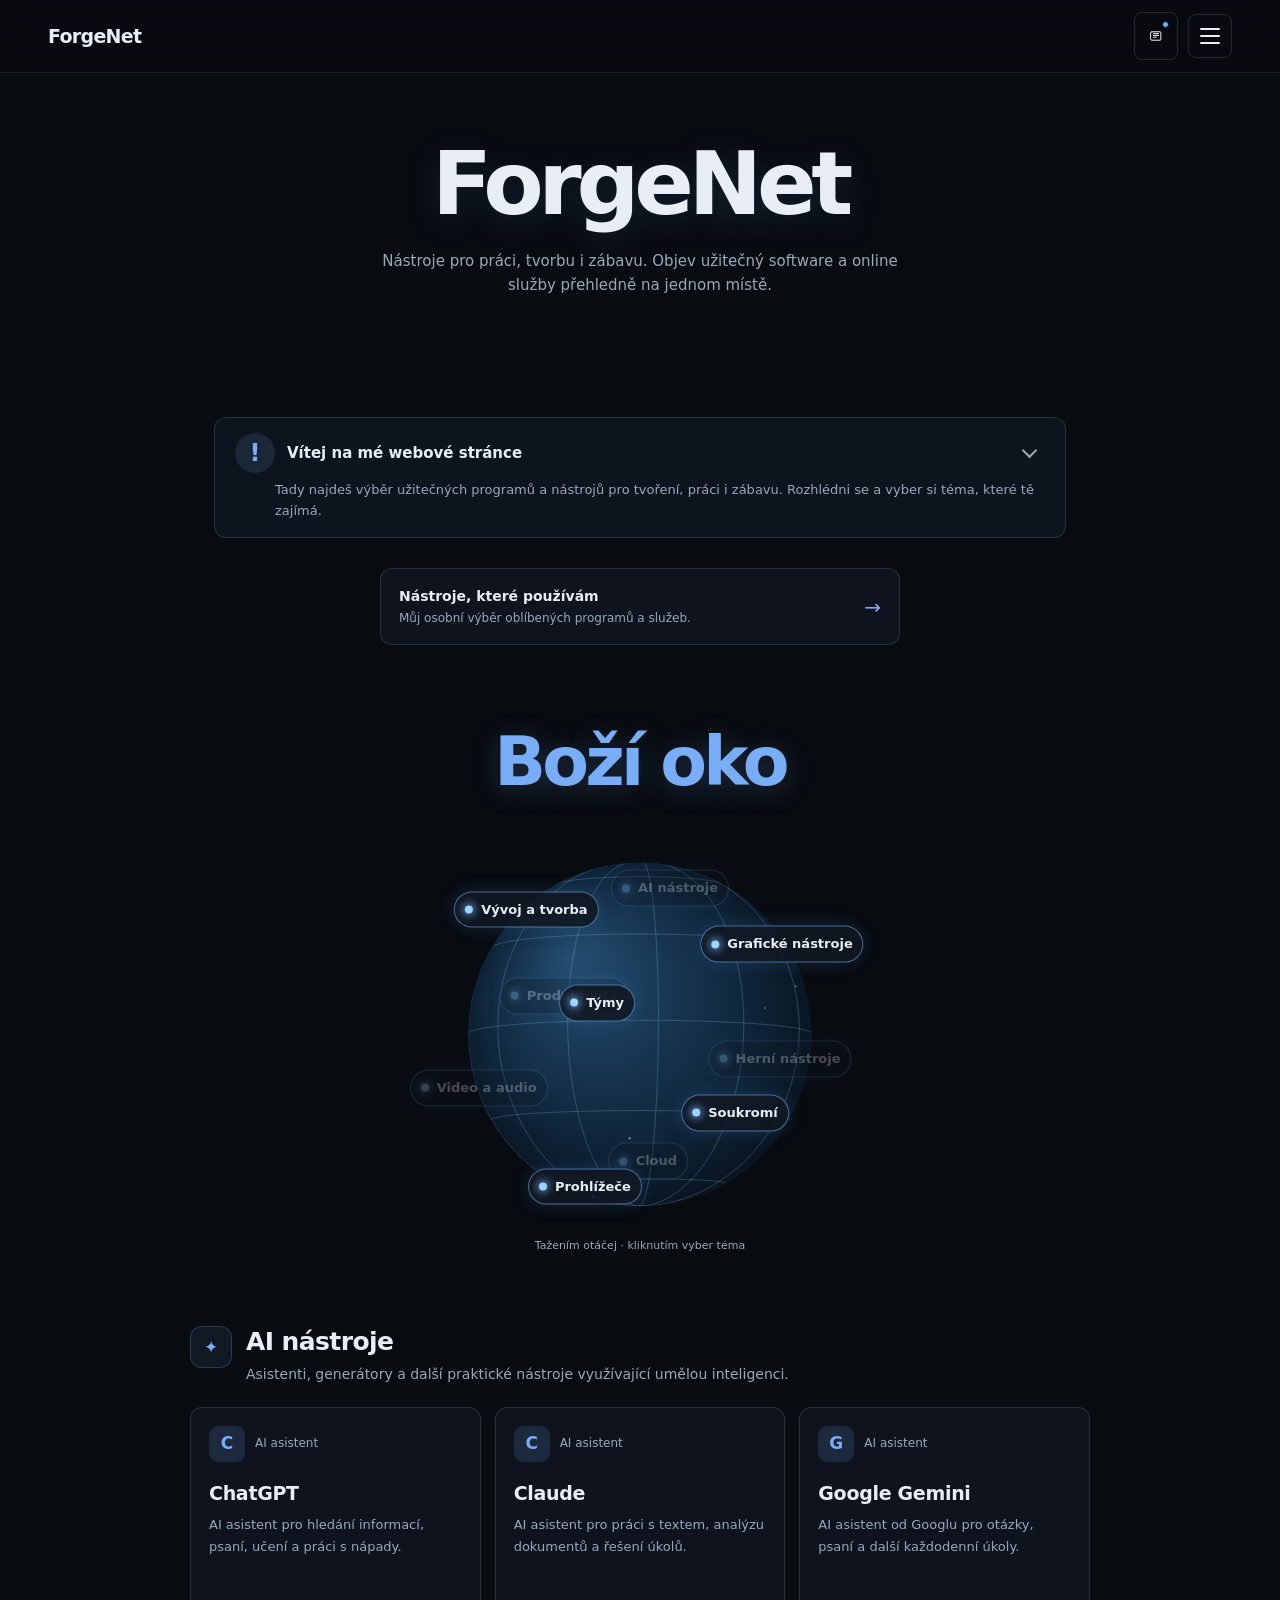
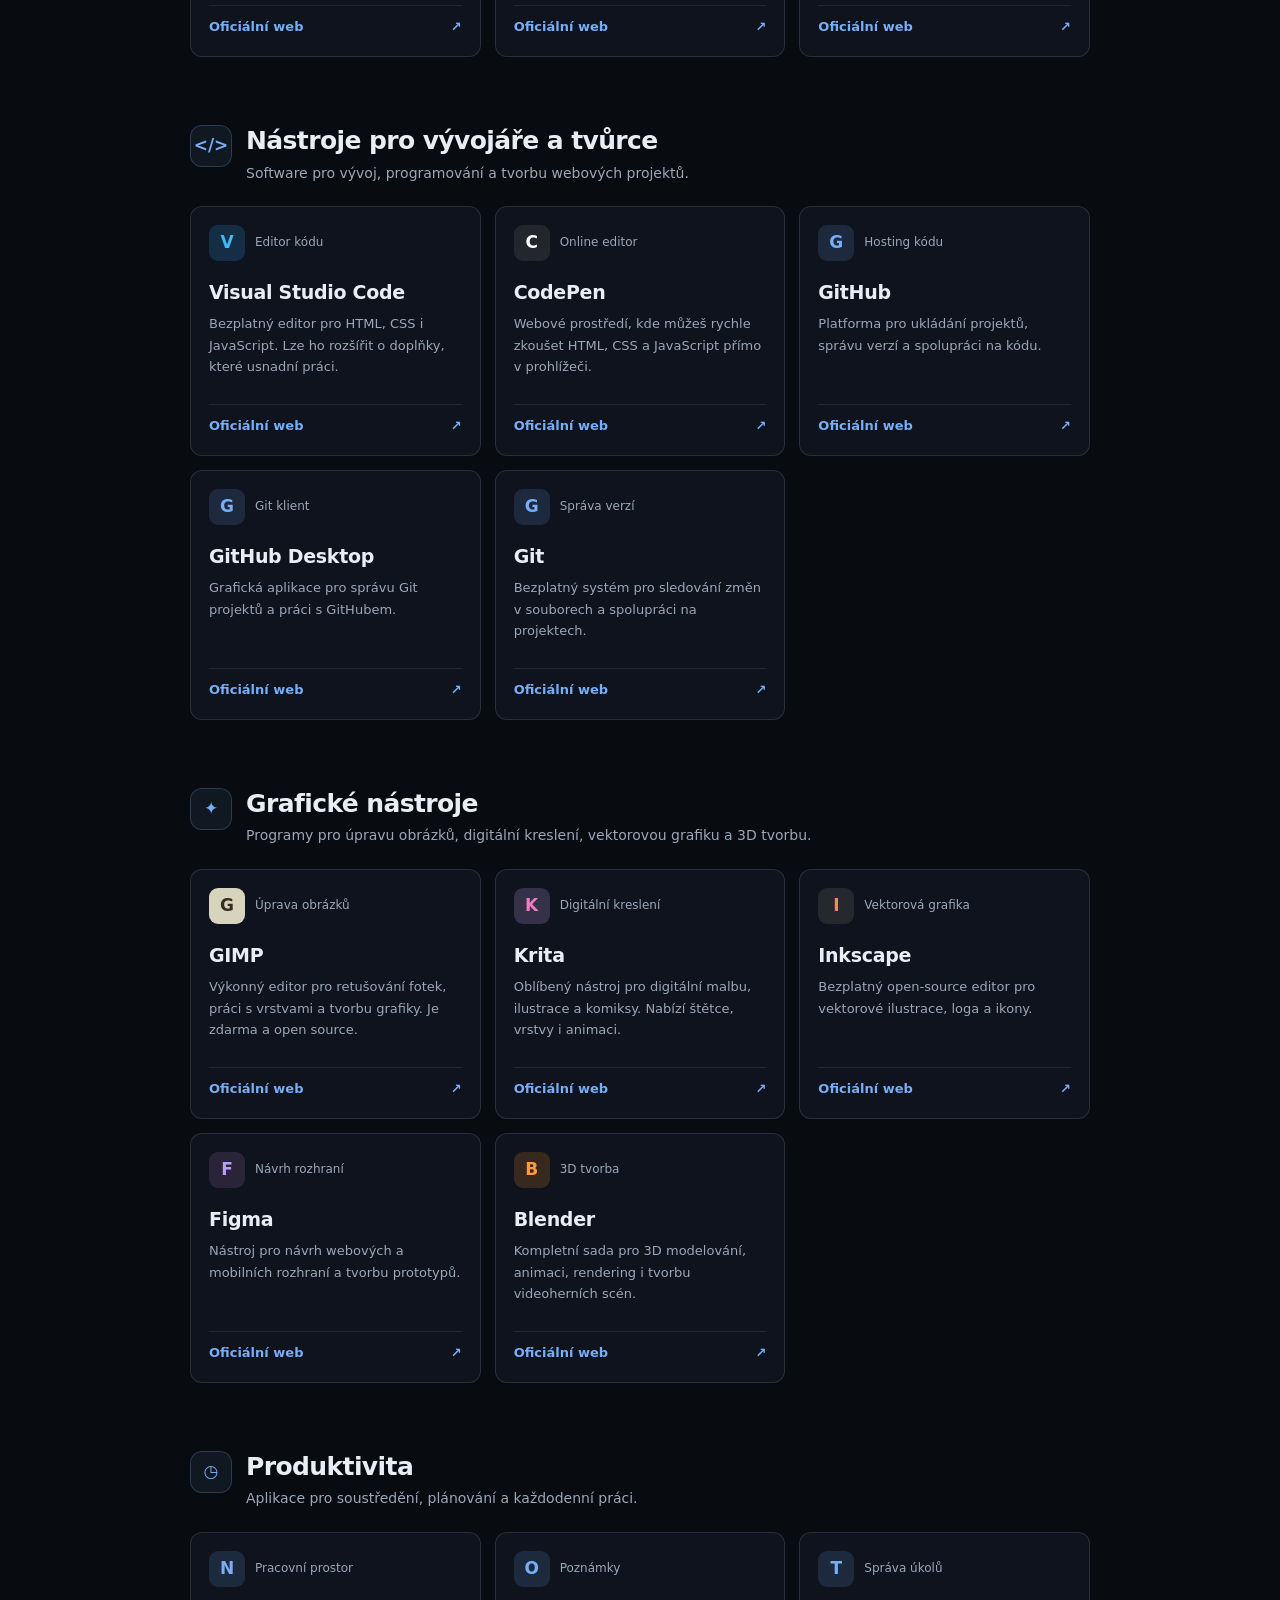
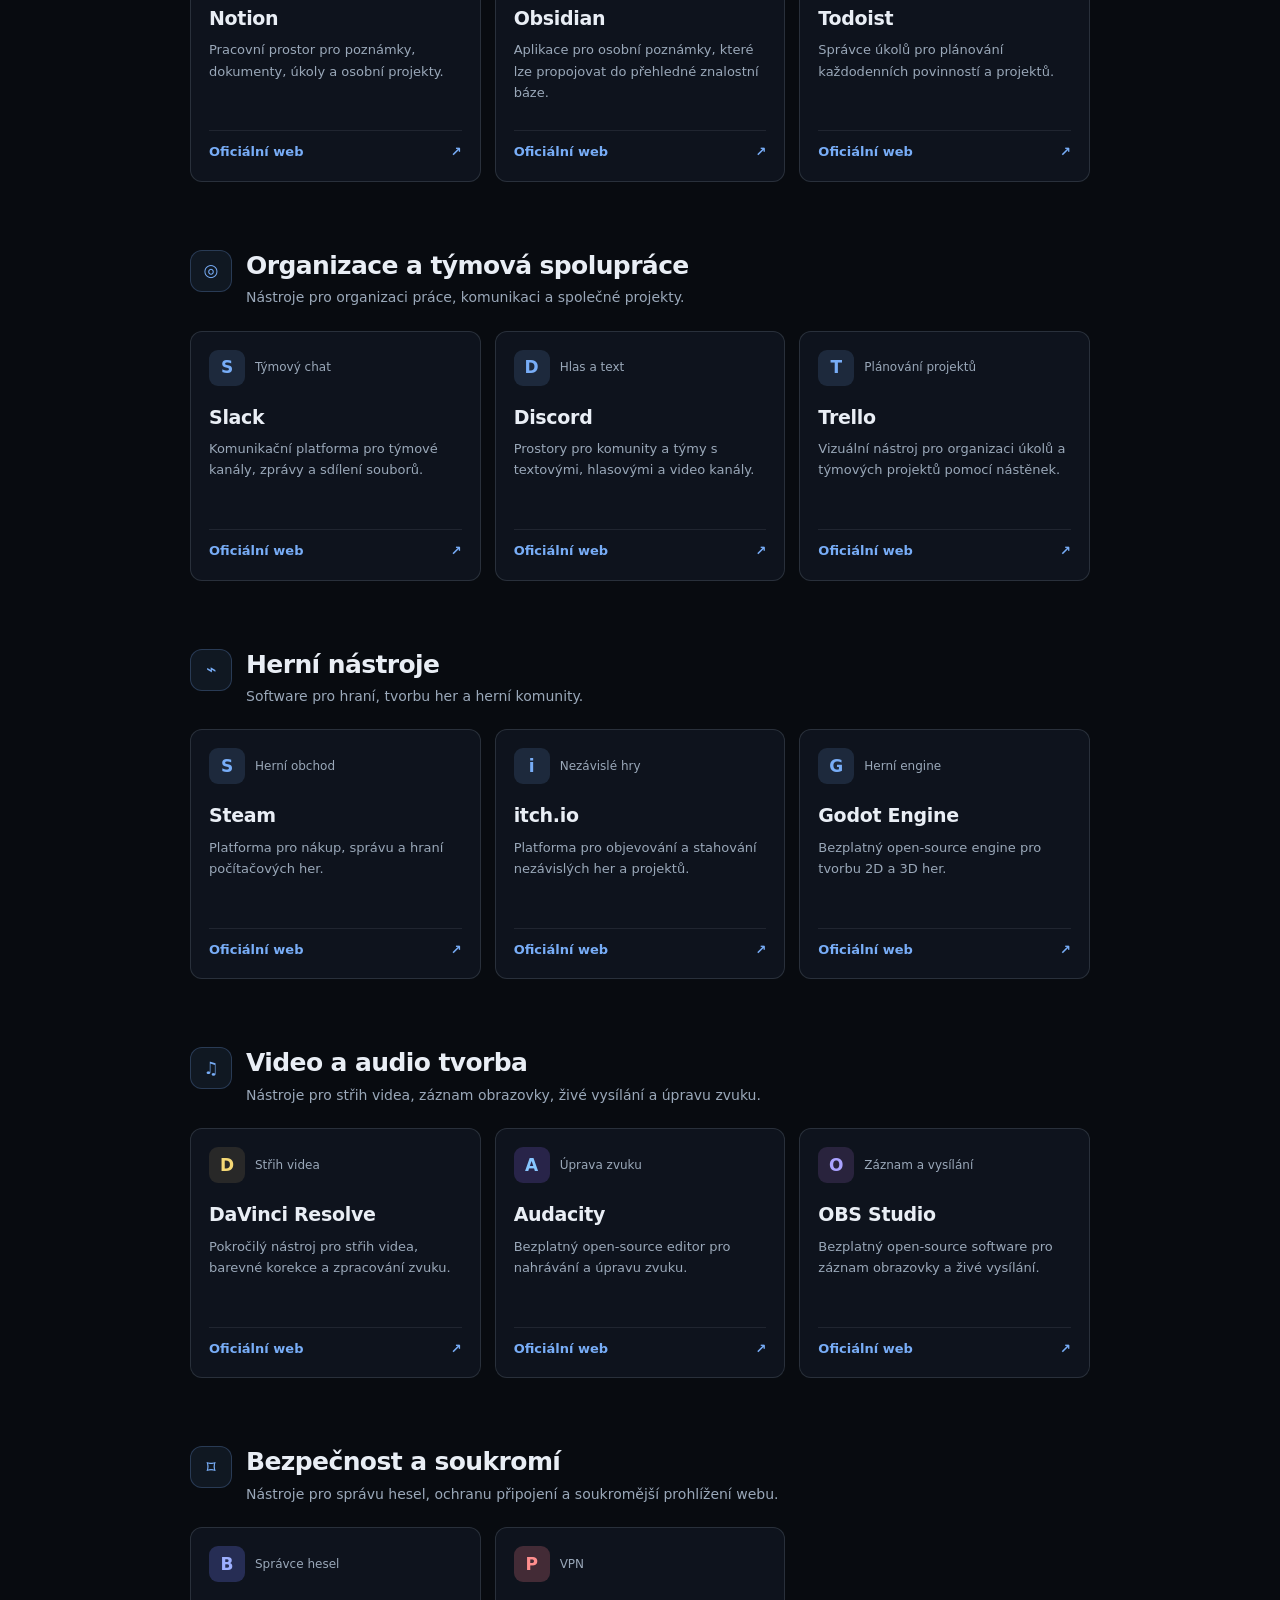
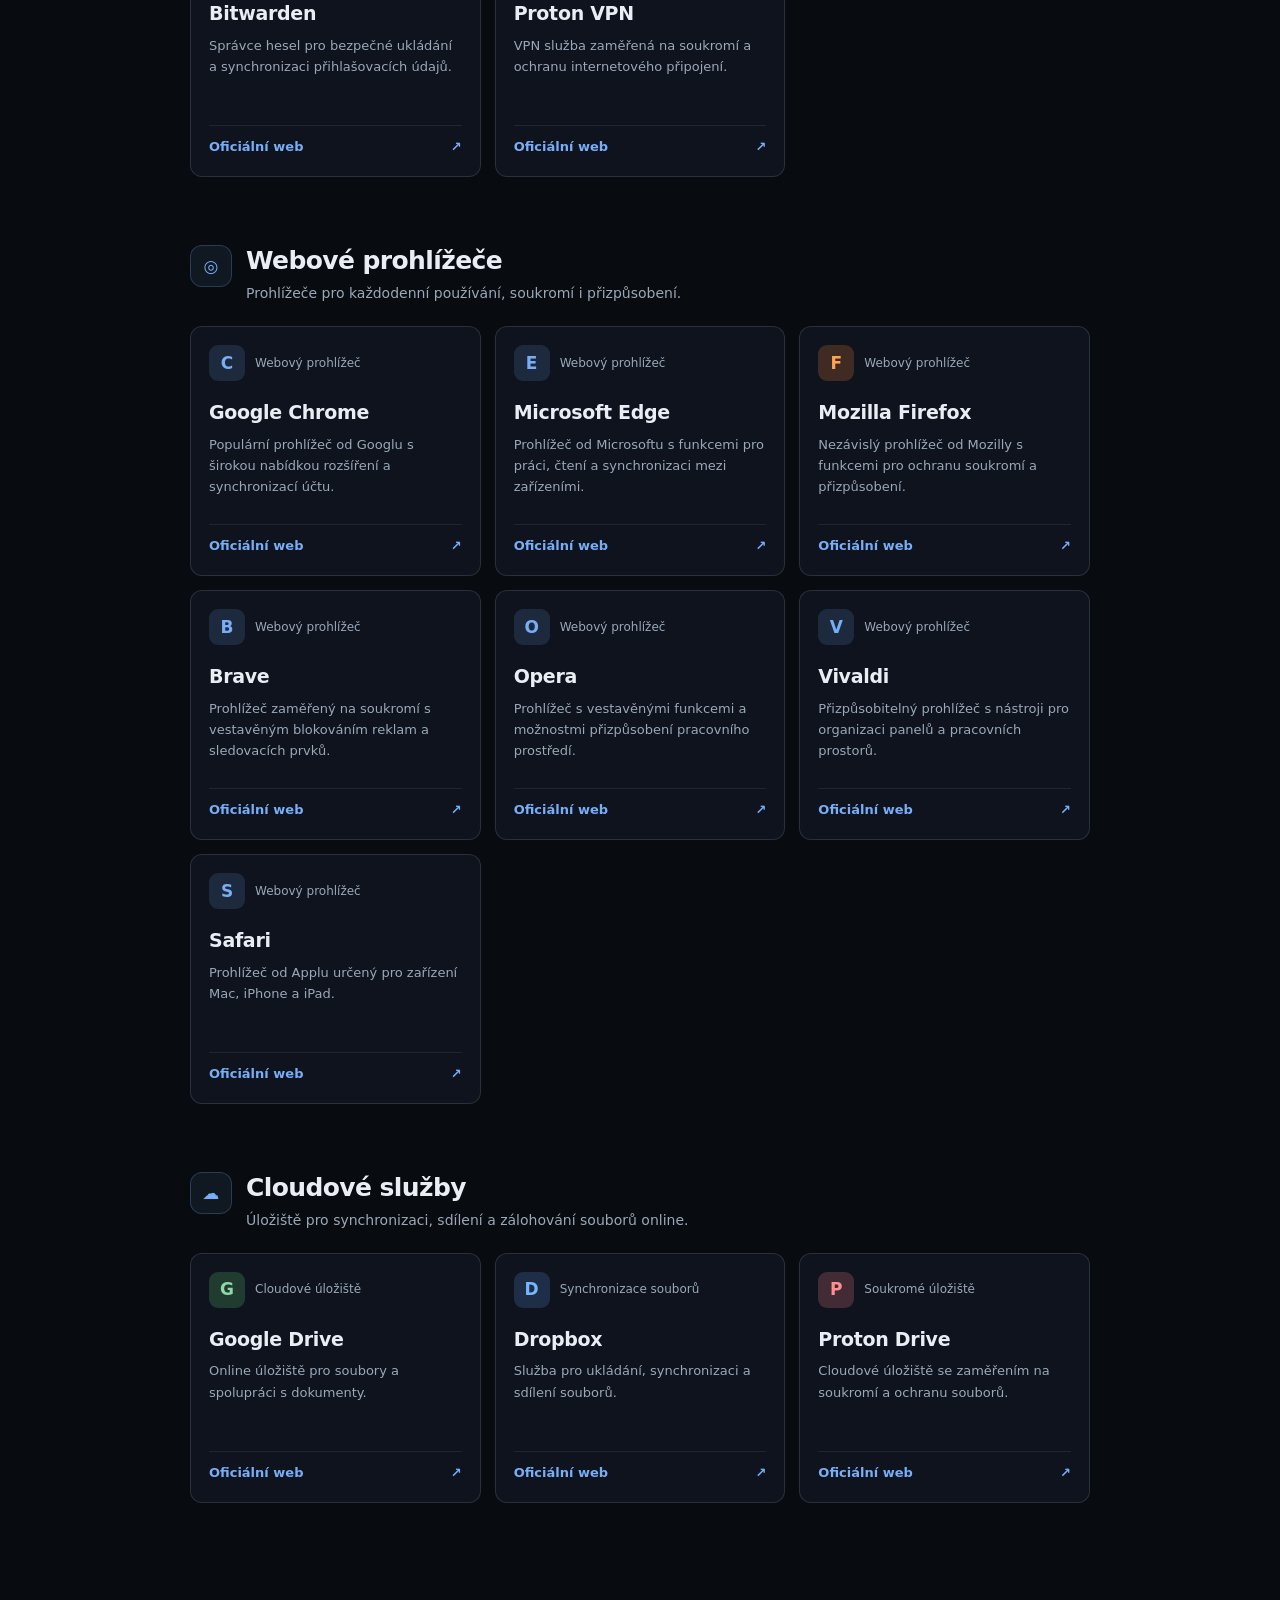
==== ForgeNet.html @ 323f7dbf "Implement code changes to enhance functionality and improve performance" ====
<!DOCTYPE html>
<html lang="cs">
<head>
  <meta charset="UTF-8">
  <meta name="viewport" content="width=device-width, initial-scale=1">
  <meta name="theme-color" content="#080b10">
  <meta name="description" content="ForgeNet je můj webový projekt o softwaru. Objev nástroje pro vývoj, tvorbu, produktivitu i zábavu.">
  <title>ForgeNet</title>
  <link rel="stylesheet" href="ForgeNet.css">
  <script>
    const savedTheme = localStorage.getItem("forgenet-theme");
    if (savedTheme === "light" || savedTheme === "dark") {
      document.documentElement.dataset.theme = savedTheme;
    }
  </script>
</head>
<body>
  <header class="topbar">
    <div class="container topbar-inner">
      <a class="brand" href="#domu" aria-label="ForgeNet — úvodní stránka" data-i18n-aria-label="brandLabel">ForgeNet</a>
      <div class="topbar-actions">
        <details class="news-feed news-feed-toolbar" id="novinky">
          <summary aria-label="Novinky: Bezplatný software od ArtCraft a jedna další novinka" data-i18n-aria-label="newsSummary">
            <svg class="news-icon" viewBox="0 0 24 24" aria-hidden="true"><path d="M5 4.75h14a1.25 1.25 0 0 1 1.25 1.25v12A1.25 1.25 0 0 1 19 19.25H5A2.25 2.25 0 0 1 2.75 17V7A2.25 2.25 0 0 1 5 4.75Z"/><path d="M7.5 8h9M7.5 11h9M7.5 14h5"/></svg>
            <span class="news-indicator" aria-hidden="true"></span>
            <span class="visually-hidden" data-i18n="news">Novinky</span>
          </summary>
          <div class="news-list">
            <h2 class="news-panel-heading" data-i18n="news">Novinky</h2>
            <article class="news-item">
              <strong data-i18n="headline">Bezplatný software od ArtCraft</strong>
              <p data-i18n="newsDescription">Software jako Adobe — více informací již brzy.</p>
            </article>
            <article class="news-item">
              <strong data-i18n="secondHeadline">Emulace her na PC už za pár dní</strong>
              <p data-i18n="secondDescription">V poslední době AI a hackeři ovládli herní průmysl.</p>
            </article>
          </div>
        </details>
        <details class="site-menu">
          <summary aria-label="Menu" data-i18n-aria-label="menu">
            <span class="menu-icon" aria-hidden="true"><span></span><span></span><span></span></span>
            <span class="visually-hidden" data-i18n="menu">Menu</span>
          </summary>
          <div class="menu-panel">
            <button class="theme-toggle" type="button" aria-pressed="false">Světlý režim</button>
            <label class="language-picker">
              <span data-i18n="language">Jazyk</span>
              <select class="language-toggle" aria-label="Jazyk" data-i18n-aria-label="language">
                <option value="cs">Čeština</option>
                <option value="en">English</option>
                <option value="de">Deutsch</option>
              </select>
            </label>
          </div>
        </details>
      </div>
    </div>
  </header>
  <main>
    <section class="hero">
      <div class="container">
        <h1 class="home-title">ForgeNet</h1>
        <p class="home-subtitle" data-i18n="homeSubtitle">Nástroje pro práci, tvorbu i zábavu. Objev užitečný software a online služby přehledně na jednom místě.</p>
        <aside class="welcome-info is-expanded" id="domu">
          <div class="welcome-info-heading">
            <span class="welcome-info-icon" aria-hidden="true">!</span>
            <h2 data-i18n="welcomeTitle">Vítej na mé webové stránce</h2>
            <button class="welcome-info-toggle" type="button" aria-expanded="true" aria-controls="welcome-message">
              <span class="visually-hidden" data-i18n="welcomeToggle">Sbalit uvítací okénko</span>
              <span class="welcome-info-chevron" aria-hidden="true"></span>
            </button>
          </div>
          <div class="welcome-info-content" id="welcome-message">
            <p data-i18n="welcomeMessage">Tady najdeš výběr užitečných programů a nástrojů pro tvoření, práci i zábavu. Rozhlédni se a vyber si téma, které tě zajímá.</p>
          </div>
        </aside>
        <a class="my-tools-card" href="my-tools.html">
          <span class="my-tools-card-copy">
            <strong data-i18n="myToolsCardTitle">Nástroje, které používám</strong>
            <span data-i18n="myToolsCardDescription">Můj osobní výběr oblíbených programů a služeb.</span>
          </span>
          <span class="my-tools-card-arrow" aria-hidden="true">→</span>
        </a>
      </div>
    </section>
    <section class="software-hero" id="software">
      <div class="container">
        <div class="globe-intro" id="bozi-oko">
          <h1 data-i18n="title">Boží oko</h1>
        </div>
        <div class="globe-stage" role="group" aria-label="Témata nástrojů" data-i18n-aria-label="categories">
          <canvas class="globe-canvas" aria-hidden="true"></canvas>
          <a class="globe-topic" data-topic="ai" href="#ai"><span class="globe-topic-dot"></span><span data-i18n="ai">AI nástroje</span></a>
          <a class="globe-topic" data-topic="developers" href="#vyvoj"><span class="globe-topic-dot"></span><span data-i18n="developersShort">Vývoj a tvorba</span></a>
          <a class="globe-topic" data-topic="graphics" href="#grafika"><span class="globe-topic-dot"></span><span data-i18n="graphics">Grafika</span></a>
          <a class="globe-topic" data-topic="productivity" href="#produktivita"><span class="globe-topic-dot"></span><span data-i18n="productivity">Produktivita</span></a>
          <a class="globe-topic" data-topic="collaboration" href="#spoluprace"><span class="globe-topic-dot"></span><span data-i18n="collaborationShort">Týmy a spolupráce</span></a>
          <a class="globe-topic" data-topic="gaming" href="#hry"><span class="globe-topic-dot"></span><span data-i18n="gaming">Herní nástroje</span></a>
          <a class="globe-topic" data-topic="media" href="#media"><span class="globe-topic-dot"></span><span data-i18n="mediaShort">Video a audio</span></a>
          <a class="globe-topic" data-topic="security" href="#bezpecnost"><span class="globe-topic-dot"></span><span data-i18n="securityShort">Bezpečnost</span></a>
          <a class="globe-topic" data-topic="cloud" href="#cloud"><span class="globe-topic-dot"></span><span data-i18n="cloudShort">Cloud</span></a>
          <a class="globe-topic" data-topic="browsers" href="#prohlizece"><span class="globe-topic-dot"></span><span data-i18n="browserShort">Prohlížeče</span></a>
          <p class="globe-hint" data-i18n="globeHint">Tažením otáčej · kliknutím vyber téma</p>
        </div>
        <section class="software-category" id="ai">
          <div class="category-heading">
            <span class="category-icon" aria-hidden="true">✦</span>
            <div>
              <h2 data-i18n="ai">AI nástroje</h2>
              <p data-i18n="aiIntro">Asistenti, generátory a další praktické nástroje využívající umělou inteligenci.</p>
            </div>
          </div>
          <div class="software-grid">
            <article class="software-card">
              <div class="software-card-top"><span class="software-mark">C</span><span class="software-type" data-i18n="aiAssistant">AI asistent</span></div>
              <h3>ChatGPT</h3>
              <p data-i18n="chatgptDescription">AI asistent pro hledání informací, psaní, učení a práci s nápady.</p>
              <a class="software-link" href="https://chatgpt.com/" target="_blank" rel="noopener noreferrer"><span data-i18n="officialWebsite">Oficiální web</span><span aria-hidden="true">↗</span></a>
            </article>
            <article class="software-card">
              <div class="software-card-top"><span class="software-mark">C</span><span class="software-type" data-i18n="aiAssistant">AI asistent</span></div>
              <h3>Claude</h3>
              <p data-i18n="claudeDescription">AI asistent pro práci s textem, analýzu dokumentů a řešení úkolů.</p>
              <a class="software-link" href="https://claude.ai/" target="_blank" rel="noopener noreferrer"><span data-i18n="officialWebsite">Oficiální web</span><span aria-hidden="true">↗</span></a>
            </article>
            <article class="software-card">
              <div class="software-card-top"><span class="software-mark">G</span><span class="software-type" data-i18n="aiAssistant">AI asistent</span></div>
              <h3>Google Gemini</h3>
              <p data-i18n="geminiDescription">AI asistent od Googlu pro otázky, psaní a další každodenní úkoly.</p>
              <a class="software-link" href="https://gemini.google.com/" target="_blank" rel="noopener noreferrer"><span data-i18n="officialWebsite">Oficiální web</span><span aria-hidden="true">↗</span></a>
            </article>
          </div>
        </section>

        <section class="software-category" id="vyvoj">
          <div class="category-heading">
            <span class="category-icon" aria-hidden="true">&lt;/&gt;</span>
            <div>
              <h2 data-i18n="developers">Nástroje pro vývojáře a tvůrce</h2>
              <p data-i18n="developersIntro">Software pro vývoj, programování a tvorbu webových projektů.</p>
            </div>
          </div>
          <div class="software-grid">
            <article class="software-card">
              <div class="software-card-top"><span class="software-mark mark-vscode">V</span><span class="software-type" data-i18n="codeEditor">Editor kódu</span></div>
              <h3>Visual Studio Code</h3>
              <p data-i18n="vscodeDescription">Bezplatný editor pro HTML, CSS i JavaScript. Lze ho rozšířit o doplňky, které usnadní práci.</p>
              <a class="software-link" href="https://code.visualstudio.com/" target="_blank" rel="noopener noreferrer"><span data-i18n="officialWebsite">Oficiální web</span><span aria-hidden="true">↗</span></a>
            </article>
            <article class="software-card">
              <div class="software-card-top"><span class="software-mark mark-codepen">C</span><span class="software-type" data-i18n="onlineEditor">Online editor</span></div>
              <h3>CodePen</h3>
              <p data-i18n="codepenDescription">Webové prostředí, kde můžeš rychle zkoušet HTML, CSS a JavaScript přímo v prohlížeči.</p>
              <a class="software-link" href="https://codepen.io/" target="_blank" rel="noopener noreferrer"><span data-i18n="officialWebsite">Oficiální web</span><span aria-hidden="true">↗</span></a>
            </article>
            <article class="software-card">
              <div class="software-card-top"><span class="software-mark">G</span><span class="software-type" data-i18n="codeHosting">Hosting kódu</span></div>
              <h3>GitHub</h3>
              <p data-i18n="githubDescription">Platforma pro ukládání projektů, správu verzí a spolupráci na kódu.</p>
              <a class="software-link" href="https://github.com/" target="_blank" rel="noopener noreferrer"><span data-i18n="officialWebsite">Oficiální web</span><span aria-hidden="true">↗</span></a>
            </article>
            <article class="software-card">
              <div class="software-card-top"><span class="software-mark">G</span><span class="software-type" data-i18n="gitClient">Git klient</span></div>
              <h3>GitHub Desktop</h3>
              <p data-i18n="githubDesktopDescription">Grafická aplikace pro správu Git projektů a práci s GitHubem.</p>
              <a class="software-link" href="https://desktop.github.com/" target="_blank" rel="noopener noreferrer"><span data-i18n="officialWebsite">Oficiální web</span><span aria-hidden="true">↗</span></a>
            </article>
            <article class="software-card">
              <div class="software-card-top"><span class="software-mark">G</span><span class="software-type" data-i18n="versionControl">Správa verzí</span></div>
              <h3>Git</h3>
              <p data-i18n="gitDescription">Bezplatný systém pro sledování změn v souborech a spolupráci na projektech.</p>
              <a class="software-link" href="https://git-scm.com/" target="_blank" rel="noopener noreferrer"><span data-i18n="officialWebsite">Oficiální web</span><span aria-hidden="true">↗</span></a>
            </article>
          </div>
        </section>

        <section class="software-category" id="grafika">
          <div class="category-heading">
            <span class="category-icon" aria-hidden="true">✦</span>
            <div>
              <h2 data-i18n="graphics">Grafické nástroje</h2>
              <p data-i18n="graphicsIntro">Programy pro úpravu obrázků, digitální kreslení, vektorovou grafiku a 3D tvorbu.</p>
            </div>
          </div>
          <div class="software-grid">
            <article class="software-card">
              <div class="software-card-top"><span class="software-mark mark-gimp">G</span><span class="software-type" data-i18n="imageEditor">Úprava obrázků</span></div>
              <h3>GIMP</h3>
              <p data-i18n="gimpDescription">Výkonný editor pro retušování fotek, práci s vrstvami a tvorbu grafiky. Je zdarma a open source.</p>
              <a class="software-link" href="https://www.gimp.org/" target="_blank" rel="noopener noreferrer"><span data-i18n="officialWebsite">Oficiální web</span><span aria-hidden="true">↗</span></a>
            </article>
            <article class="software-card">
              <div class="software-card-top"><span class="software-mark mark-krita">K</span><span class="software-type" data-i18n="digitalPainting">Digitální kreslení</span></div>
              <h3>Krita</h3>
              <p data-i18n="kritaDescription">Oblíbený nástroj pro digitální malbu, ilustrace a komiksy. Nabízí štětce, vrstvy i animaci.</p>
              <a class="software-link" href="https://krita.org/" target="_blank" rel="noopener noreferrer"><span data-i18n="officialWebsite">Oficiální web</span><span aria-hidden="true">↗</span></a>
            </article>
            <article class="software-card">
              <div class="software-card-top"><span class="software-mark mark-inkscape">I</span><span class="software-type" data-i18n="vectorGraphics">Vektorová grafika</span></div>
              <h3>Inkscape</h3>
              <p data-i18n="inkscapeDescription">Bezplatný open-source editor pro vektorové ilustrace, loga a ikony.</p>
              <a class="software-link" href="https://inkscape.org/" target="_blank" rel="noopener noreferrer"><span data-i18n="officialWebsite">Oficiální web</span><span aria-hidden="true">↗</span></a>
            </article>
            <article class="software-card">
              <div class="software-card-top"><span class="software-mark mark-figma">F</span><span class="software-type" data-i18n="interfaceDesign">Návrh rozhraní</span></div>
              <h3>Figma</h3>
              <p data-i18n="figmaDescription">Nástroj pro návrh webových a mobilních rozhraní a tvorbu prototypů.</p>
              <a class="software-link" href="https://www.figma.com/" target="_blank" rel="noopener noreferrer"><span data-i18n="officialWebsite">Oficiální web</span><span aria-hidden="true">↗</span></a>
            </article>
            <article class="software-card">
              <div class="software-card-top"><span class="software-mark mark-blender">B</span><span class="software-type" data-i18n="3d">3D tvorba</span></div>
              <h3>Blender</h3>
              <p data-i18n="blenderDescription">Kompletní sada pro 3D modelování, animaci, rendering i tvorbu videoherních scén.</p>
              <a class="software-link" href="https://www.blender.org/" target="_blank" rel="noopener noreferrer"><span data-i18n="officialWebsite">Oficiální web</span><span aria-hidden="true">↗</span></a>
            </article>
          </div>
        </section>

        <section class="software-category" id="produktivita">
          <div class="category-heading">
            <span class="category-icon" aria-hidden="true">◷</span>
            <div>
              <h2 data-i18n="productivity">Produktivita</h2>
              <p data-i18n="productivityIntro">Aplikace pro soustředění, plánování a každodenní práci.</p>
            </div>
          </div>
          <div class="software-grid">
            <article class="software-card">
              <div class="software-card-top"><span class="software-mark">N</span><span class="software-type" data-i18n="workspace">Pracovní prostor</span></div>
              <h3>Notion</h3>
              <p data-i18n="notionDescription">Pracovní prostor pro poznámky, dokumenty, úkoly a osobní projekty.</p>
              <a class="software-link" href="https://www.notion.so/" target="_blank" rel="noopener noreferrer"><span data-i18n="officialWebsite">Oficiální web</span><span aria-hidden="true">↗</span></a>
            </article>
            <article class="software-card">
              <div class="software-card-top"><span class="software-mark">O</span><span class="software-type" data-i18n="noteTaking">Poznámky</span></div>
              <h3>Obsidian</h3>
              <p data-i18n="obsidianDescription">Aplikace pro osobní poznámky, které lze propojovat do přehledné znalostní báze.</p>
              <a class="software-link" href="https://obsidian.md/" target="_blank" rel="noopener noreferrer"><span data-i18n="officialWebsite">Oficiální web</span><span aria-hidden="true">↗</span></a>
            </article>
            <article class="software-card">
              <div class="software-card-top"><span class="software-mark">T</span><span class="software-type" data-i18n="taskManagement">Správa úkolů</span></div>
              <h3>Todoist</h3>
              <p data-i18n="todoistDescription">Správce úkolů pro plánování každodenních povinností a projektů.</p>
              <a class="software-link" href="https://todoist.com/" target="_blank" rel="noopener noreferrer"><span data-i18n="officialWebsite">Oficiální web</span><span aria-hidden="true">↗</span></a>
            </article>
          </div>
        </section>

        <section class="software-category" id="spoluprace">
          <div class="category-heading">
            <span class="category-icon" aria-hidden="true">◎</span>
            <div>
              <h2 data-i18n="collaboration">Organizace a týmová spolupráce</h2>
              <p data-i18n="collaborationIntro">Nástroje pro organizaci práce, komunikaci a společné projekty.</p>
            </div>
          </div>
          <div class="software-grid">
            <article class="software-card">
              <div class="software-card-top"><span class="software-mark">S</span><span class="software-type" data-i18n="teamChat">Týmový chat</span></div>
              <h3>Slack</h3>
              <p data-i18n="slackDescription">Komunikační platforma pro týmové kanály, zprávy a sdílení souborů.</p>
              <a class="software-link" href="https://slack.com/" target="_blank" rel="noopener noreferrer"><span data-i18n="officialWebsite">Oficiální web</span><span aria-hidden="true">↗</span></a>
            </article>
            <article class="software-card">
              <div class="software-card-top"><span class="software-mark">D</span><span class="software-type" data-i18n="voiceAndText">Hlas a text</span></div>
              <h3>Discord</h3>
              <p data-i18n="discordDescription">Prostory pro komunity a týmy s textovými, hlasovými a video kanály.</p>
              <a class="software-link" href="https://discord.com/" target="_blank" rel="noopener noreferrer"><span data-i18n="officialWebsite">Oficiální web</span><span aria-hidden="true">↗</span></a>
            </article>
            <article class="software-card">
              <div class="software-card-top"><span class="software-mark">T</span><span class="software-type" data-i18n="projectManagement">Plánování projektů</span></div>
              <h3>Trello</h3>
              <p data-i18n="trelloDescription">Vizuální nástroj pro organizaci úkolů a týmových projektů pomocí nástěnek.</p>
              <a class="software-link" href="https://trello.com/" target="_blank" rel="noopener noreferrer"><span data-i18n="officialWebsite">Oficiální web</span><span aria-hidden="true">↗</span></a>
            </article>
          </div>
        </section>

        <section class="software-category" id="hry">
          <div class="category-heading">
            <span class="category-icon" aria-hidden="true">⌁</span>
            <div>
              <h2 data-i18n="gaming">Herní nástroje</h2>
              <p data-i18n="gamingIntro">Software pro hraní, tvorbu her a herní komunity.</p>
            </div>
          </div>
          <div class="software-grid">
            <article class="software-card">
              <div class="software-card-top"><span class="software-mark">S</span><span class="software-type" data-i18n="gameStore">Herní obchod</span></div>
              <h3>Steam</h3>
              <p data-i18n="steamDescription">Platforma pro nákup, správu a hraní počítačových her.</p>
              <a class="software-link" href="https://store.steampowered.com/" target="_blank" rel="noopener noreferrer"><span data-i18n="officialWebsite">Oficiální web</span><span aria-hidden="true">↗</span></a>
            </article>
            <article class="software-card">
              <div class="software-card-top"><span class="software-mark">i</span><span class="software-type" data-i18n="indieGames">Nezávislé hry</span></div>
              <h3>itch.io</h3>
              <p data-i18n="itchioDescription">Platforma pro objevování a stahování nezávislých her a projektů.</p>
              <a class="software-link" href="https://itch.io/" target="_blank" rel="noopener noreferrer"><span data-i18n="officialWebsite">Oficiální web</span><span aria-hidden="true">↗</span></a>
            </article>
            <article class="software-card">
              <div class="software-card-top"><span class="software-mark">G</span><span class="software-type" data-i18n="gameEngine">Herní engine</span></div>
              <h3>Godot Engine</h3>
              <p data-i18n="godotDescription">Bezplatný open-source engine pro tvorbu 2D a 3D her.</p>
              <a class="software-link" href="https://godotengine.org/" target="_blank" rel="noopener noreferrer"><span data-i18n="officialWebsite">Oficiální web</span><span aria-hidden="true">↗</span></a>
            </article>
          </div>
        </section>

        <section class="software-category" id="media">
          <div class="category-heading">
            <span class="category-icon" aria-hidden="true">♫</span>
            <div>
              <h2 data-i18n="media">Video a audio tvorba</h2>
              <p data-i18n="mediaIntro">Nástroje pro střih videa, záznam obrazovky, živé vysílání a úpravu zvuku.</p>
            </div>
          </div>
          <div class="software-grid">
            <article class="software-card">
              <div class="software-card-top"><span class="software-mark mark-resolve">D</span><span class="software-type" data-i18n="videoEditing">Střih videa</span></div>
              <h3>DaVinci Resolve</h3>
              <p data-i18n="resolveDescription">Pokročilý nástroj pro střih videa, barevné korekce a zpracování zvuku.</p>
              <a class="software-link" href="https://www.blackmagicdesign.com/products/davinciresolve" target="_blank" rel="noopener noreferrer"><span data-i18n="officialWebsite">Oficiální web</span><span aria-hidden="true">↗</span></a>
            </article>
            <article class="software-card">
              <div class="software-card-top"><span class="software-mark mark-audacity">A</span><span class="software-type" data-i18n="audioEditing">Úprava zvuku</span></div>
              <h3>Audacity</h3>
              <p data-i18n="audacityDescription">Bezplatný open-source editor pro nahrávání a úpravu zvuku.</p>
              <a class="software-link" href="https://www.audacityteam.org/" target="_blank" rel="noopener noreferrer"><span data-i18n="officialWebsite">Oficiální web</span><span aria-hidden="true">↗</span></a>
            </article>
            <article class="software-card">
              <div class="software-card-top"><span class="software-mark mark-obs">O</span><span class="software-type" data-i18n="recordingStreaming">Záznam a vysílání</span></div>
              <h3>OBS Studio</h3>
              <p data-i18n="obsDescription">Bezplatný open-source software pro záznam obrazovky a živé vysílání.</p>
              <a class="software-link" href="https://obsproject.com/" target="_blank" rel="noopener noreferrer"><span data-i18n="officialWebsite">Oficiální web</span><span aria-hidden="true">↗</span></a>
            </article>
          </div>
        </section>

        <section class="software-category" id="bezpecnost">
          <div class="category-heading">
            <span class="category-icon" aria-hidden="true">⌑</span>
            <div>
              <h2 data-i18n="security">Bezpečnost a soukromí</h2>
              <p data-i18n="securityIntro">Nástroje pro správu hesel, ochranu připojení a soukromější prohlížení webu.</p>
            </div>
          </div>
          <div class="software-grid">
            <article class="software-card">
              <div class="software-card-top"><span class="software-mark mark-bitwarden">B</span><span class="software-type" data-i18n="passwordManager">Správce hesel</span></div>
              <h3>Bitwarden</h3>
              <p data-i18n="bitwardenDescription">Správce hesel pro bezpečné ukládání a synchronizaci přihlašovacích údajů.</p>
              <a class="software-link" href="https://bitwarden.com/" target="_blank" rel="noopener noreferrer"><span data-i18n="officialWebsite">Oficiální web</span><span aria-hidden="true">↗</span></a>
            </article>
            <article class="software-card">
              <div class="software-card-top"><span class="software-mark mark-proton">P</span><span class="software-type" data-i18n="vpn">VPN</span></div>
              <h3>Proton VPN</h3>
              <p data-i18n="protonVpnDescription">VPN služba zaměřená na soukromí a ochranu internetového připojení.</p>
              <a class="software-link" href="https://protonvpn.com/" target="_blank" rel="noopener noreferrer"><span data-i18n="officialWebsite">Oficiální web</span><span aria-hidden="true">↗</span></a>
            </article>
          </div>
        </section>

        <section class="software-category" id="prohlizece">
          <div class="category-heading">
            <span class="category-icon" aria-hidden="true">◎</span>
            <div>
              <h2 data-i18n="browser">Webové prohlížeče</h2>
              <p data-i18n="browserIntro">Prohlížeče pro každodenní používání, soukromí i přizpůsobení.</p>
            </div>
          </div>
          <div class="software-grid">
            <article class="software-card">
              <div class="software-card-top"><span class="software-mark">C</span><span class="software-type" data-i18n="browserType">Webový prohlížeč</span></div>
              <h3>Google Chrome</h3>
              <p data-i18n="chromeDescription">Populární prohlížeč od Googlu s širokou nabídkou rozšíření a synchronizací účtu.</p>
              <a class="software-link" href="https://www.google.com/chrome/" target="_blank" rel="noopener noreferrer"><span data-i18n="officialWebsite">Oficiální web</span><span aria-hidden="true">↗</span></a>
            </article>
            <article class="software-card">
              <div class="software-card-top"><span class="software-mark">E</span><span class="software-type" data-i18n="browserType">Webový prohlížeč</span></div>
              <h3>Microsoft Edge</h3>
              <p data-i18n="edgeDescription">Prohlížeč od Microsoftu s funkcemi pro práci, čtení a synchronizaci mezi zařízeními.</p>
              <a class="software-link" href="https://www.microsoft.com/edge" target="_blank" rel="noopener noreferrer"><span data-i18n="officialWebsite">Oficiální web</span><span aria-hidden="true">↗</span></a>
            </article>
            <article class="software-card">
              <div class="software-card-top"><span class="software-mark mark-firefox">F</span><span class="software-type" data-i18n="browserType">Webový prohlížeč</span></div>
              <h3>Mozilla Firefox</h3>
              <p data-i18n="firefoxDescription">Nezávislý prohlížeč od Mozilly s funkcemi pro ochranu soukromí a přizpůsobení.</p>
              <a class="software-link" href="https://www.mozilla.org/firefox/" target="_blank" rel="noopener noreferrer"><span data-i18n="officialWebsite">Oficiální web</span><span aria-hidden="true">↗</span></a>
            </article>
            <article class="software-card">
              <div class="software-card-top"><span class="software-mark">B</span><span class="software-type" data-i18n="browserType">Webový prohlížeč</span></div>
              <h3>Brave</h3>
              <p data-i18n="braveDescription">Prohlížeč zaměřený na soukromí s vestavěným blokováním reklam a sledovacích prvků.</p>
              <a class="software-link" href="https://brave.com/" target="_blank" rel="noopener noreferrer"><span data-i18n="officialWebsite">Oficiální web</span><span aria-hidden="true">↗</span></a>
            </article>
            <article class="software-card">
              <div class="software-card-top"><span class="software-mark">O</span><span class="software-type" data-i18n="browserType">Webový prohlížeč</span></div>
              <h3>Opera</h3>
              <p data-i18n="operaDescription">Prohlížeč s vestavěnými funkcemi a možnostmi přizpůsobení pracovního prostředí.</p>
              <a class="software-link" href="https://www.opera.com/" target="_blank" rel="noopener noreferrer"><span data-i18n="officialWebsite">Oficiální web</span><span aria-hidden="true">↗</span></a>
            </article>
            <article class="software-card">
              <div class="software-card-top"><span class="software-mark">V</span><span class="software-type" data-i18n="browserType">Webový prohlížeč</span></div>
              <h3>Vivaldi</h3>
              <p data-i18n="vivaldiDescription">Přizpůsobitelný prohlížeč s nástroji pro organizaci panelů a pracovních prostorů.</p>
              <a class="software-link" href="https://vivaldi.com/" target="_blank" rel="noopener noreferrer"><span data-i18n="officialWebsite">Oficiální web</span><span aria-hidden="true">↗</span></a>
            </article>
            <article class="software-card">
              <div class="software-card-top"><span class="software-mark">S</span><span class="software-type" data-i18n="browserType">Webový prohlížeč</span></div>
              <h3>Safari</h3>
              <p data-i18n="safariDescription">Prohlížeč od Applu určený pro zařízení Mac, iPhone a iPad.</p>
              <a class="software-link" href="https://www.apple.com/safari/" target="_blank" rel="noopener noreferrer"><span data-i18n="officialWebsite">Oficiální web</span><span aria-hidden="true">↗</span></a>
            </article>
          </div>
        </section>

        <section class="software-category" id="cloud">
          <div class="category-heading">
            <span class="category-icon" aria-hidden="true">☁</span>
            <div>
              <h2 data-i18n="cloud">Cloudové služby</h2>
              <p data-i18n="cloudIntro">Úložiště pro synchronizaci, sdílení a zálohování souborů online.</p>
            </div>
          </div>
          <div class="software-grid">
            <article class="software-card">
              <div class="software-card-top"><span class="software-mark mark-drive">G</span><span class="software-type" data-i18n="cloudStorage">Cloudové úložiště</span></div>
              <h3>Google Drive</h3>
              <p data-i18n="driveDescription">Online úložiště pro soubory a spolupráci s dokumenty.</p>
              <a class="software-link" href="https://drive.google.com/" target="_blank" rel="noopener noreferrer"><span data-i18n="officialWebsite">Oficiální web</span><span aria-hidden="true">↗</span></a>
            </article>
            <article class="software-card">
              <div class="software-card-top"><span class="software-mark mark-dropbox">D</span><span class="software-type" data-i18n="fileSync">Synchronizace souborů</span></div>
              <h3>Dropbox</h3>
              <p data-i18n="dropboxDescription">Služba pro ukládání, synchronizaci a sdílení souborů.</p>
              <a class="software-link" href="https://www.dropbox.com/" target="_blank" rel="noopener noreferrer"><span data-i18n="officialWebsite">Oficiální web</span><span aria-hidden="true">↗</span></a>
            </article>
            <article class="software-card">
              <div class="software-card-top"><span class="software-mark mark-proton">P</span><span class="software-type" data-i18n="privateStorage">Soukromé úložiště</span></div>
              <h3>Proton Drive</h3>
              <p data-i18n="protonDriveDescription">Cloudové úložiště se zaměřením na soukromí a ochranu souborů.</p>
              <a class="software-link" href="https://proton.me/drive" target="_blank" rel="noopener noreferrer"><span data-i18n="officialWebsite">Oficiální web</span><span aria-hidden="true">↗</span></a>
            </article>
          </div>
        </section>
      </div>
    </section>
  </main>
  <script>
    const themeToggle = document.querySelector(".theme-toggle");
    const languageToggle = document.querySelector(".language-toggle");
    const translations = {
      cs: {
        brandLabel: "ForgeNet — úvodní stránka",
        navigation: "Hlavní navigace",
        home: "Domů",
        software: "Software",
        news: "Novinky",
        homeSubtitle: "Nástroje pro práci, tvorbu i zábavu. Objev užitečný software a online služby přehledně na jednom místě.",
        myToolsCardTitle: "Nástroje, které používám",
        myToolsCardDescription: "Můj osobní výběr oblíbených programů a služeb.",
        welcomeTitle: "Vítej na mé webové stránce",
        welcomeMessage: "Tady najdeš výběr užitečných programů a nástrojů pro tvoření, práci i zábavu. Rozhlédni se a vyber si téma, které tě zajímá.",
        welcomeToggle: "Sbalit uvítací okénko",
        welcomeToggleOpen: "Rozbalit uvítací okénko",
        newsSummary: "Novinky: Bezplatný software od ArtCraft a jedna další novinka",
        newLabel: "Novinka",
        headline: "Bezplatný software od ArtCraft",
        moreNews: "+1 další",
        newsDescription: "Software jako Adobe — více informací již brzy.",
        secondHeadline: "Emulace her na PC už za pár dní",
        secondDescription: "V poslední době AI a hackeři ovládli herní průmysl.",
        language: "Jazyk",
        lightMode: "Světlý režim",
        darkMode: "Tmavý režim",
        switchToLight: "Přepnout na světlý režim",
        switchToDark: "Přepnout na tmavý režim",
        menu: "Menu",
        globeHint: "Tažením otáčej · kliknutím vyber téma",
        title: "Boží oko",
        categories: "Témata nástrojů",
        ai: "AI nástroje",
        developers: "Nástroje pro vývojáře a tvůrce",
        developersShort: "Vývoj a tvorba",
        graphics: "Grafické nástroje",
        productivity: "Produktivita",
        collaboration: "Organizace a týmová spolupráce",
        collaborationShort: "Týmy",
        gaming: "Herní nástroje",
        media: "Video a audio tvorba",
        mediaShort: "Video a audio",
        security: "Bezpečnost a soukromí",
        securityShort: "Soukromí",
        cloud: "Cloudové služby",
        cloudShort: "Cloud",
        browser: "Webové prohlížeče",
        browserShort: "Prohlížeče",
        aiIntro: "Asistenti, generátory a další praktické nástroje využívající umělou inteligenci.",
        developersIntro: "Software pro vývoj, programování a tvorbu webových projektů.",
        graphicsIntro: "Programy pro úpravu obrázků, digitální kreslení, vektorovou grafiku a 3D tvorbu.",
        productivityIntro: "Aplikace pro soustředění, plánování a každodenní práci.",
        collaborationIntro: "Nástroje pro organizaci práce, komunikaci a společné projekty.",
        gamingIntro: "Software pro hraní, tvorbu her a herní komunity.",
        mediaIntro: "Nástroje pro střih videa, záznam obrazovky, živé vysílání a úpravu zvuku.",
        securityIntro: "Nástroje pro správu hesel, ochranu připojení a soukromější prohlížení webu.",
        cloudIntro: "Úložiště pro synchronizaci, sdílení a zálohování souborů online.",
        browserIntro: "Prohlížeče pro každodenní používání, soukromí i přizpůsobení.",
        browserType: "Webový prohlížeč",
        chromeDescription: "Populární prohlížeč od Googlu s širokou nabídkou rozšíření a synchronizací účtu.",
        edgeDescription: "Prohlížeč od Microsoftu s funkcemi pro práci, čtení a synchronizaci mezi zařízeními.",
        firefoxDescription: "Nezávislý prohlížeč od Mozilly s funkcemi pro ochranu soukromí a přizpůsobení.",
        braveDescription: "Prohlížeč zaměřený na soukromí s vestavěným blokováním reklam a sledovacích prvků.",
        operaDescription: "Prohlížeč s vestavěnými funkcemi a možnostmi přizpůsobení pracovního prostředí.",
        vivaldiDescription: "Přizpůsobitelný prohlížeč s nástroji pro organizaci panelů a pracovních prostorů.",
        safariDescription: "Prohlížeč od Applu určený pro zařízení Mac, iPhone a iPad.",
        aiAssistant: "AI asistent",
        chatgptDescription: "AI asistent pro hledání informací, psaní, učení a práci s nápady.",
        claudeDescription: "AI asistent pro práci s textem, analýzu dokumentů a řešení úkolů.",
        geminiDescription: "AI asistent od Googlu pro otázky, psaní a další každodenní úkoly.",
        codeHosting: "Hosting kódu",
        gitClient: "Git klient",
        versionControl: "Správa verzí",
        githubDescription: "Platforma pro ukládání projektů, správu verzí a spolupráci na kódu.",
        githubDesktopDescription: "Grafická aplikace pro správu Git projektů a práci s GitHubem.",
        gitDescription: "Bezplatný systém pro sledování změn v souborech a spolupráci na projektech.",
        workspace: "Pracovní prostor",
        noteTaking: "Poznámky",
        taskManagement: "Správa úkolů",
        notionDescription: "Pracovní prostor pro poznámky, dokumenty, úkoly a osobní projekty.",
        obsidianDescription: "Aplikace pro osobní poznámky, které lze propojovat do přehledné znalostní báze.",
        todoistDescription: "Správce úkolů pro plánování každodenních povinností a projektů.",
        teamChat: "Týmový chat",
        voiceAndText: "Hlas a text",
        projectManagement: "Plánování projektů",
        slackDescription: "Komunikační platforma pro týmové kanály, zprávy a sdílení souborů.",
        discordDescription: "Prostory pro komunity a týmy s textovými, hlasovými a video kanály.",
        trelloDescription: "Vizuální nástroj pro organizaci úkolů a týmových projektů pomocí nástěnek.",
        gameStore: "Herní obchod",
        indieGames: "Nezávislé hry",
        gameEngine: "Herní engine",
        steamDescription: "Platforma pro nákup, správu a hraní počítačových her.",
        itchioDescription: "Platforma pro objevování a stahování nezávislých her a projektů.",
        godotDescription: "Bezplatný open-source engine pro tvorbu 2D a 3D her.",
        imageEditor: "Úprava obrázků",
        digitalPainting: "Digitální kreslení",
        "3d": "3D tvorba",
        gimpDescription: "Výkonný editor pro retušování fotek, práci s vrstvami a tvorbu grafiky. Je zdarma a open source.",
        kritaDescription: "Oblíbený nástroj pro digitální malbu, ilustrace a komiksy. Nabízí štětce, vrstvy i animaci.",
        blenderDescription: "Kompletní sada pro 3D modelování, animaci, rendering i tvorbu videoherních scén.",
        vectorGraphics: "Vektorová grafika",
        inkscapeDescription: "Bezplatný open-source editor pro vektorové ilustrace, loga a ikony.",
        interfaceDesign: "Návrh rozhraní",
        figmaDescription: "Nástroj pro návrh webových a mobilních rozhraní a tvorbu prototypů.",
        videoEditing: "Střih videa",
        resolveDescription: "Pokročilý nástroj pro střih videa, barevné korekce a zpracování zvuku.",
        audioEditing: "Úprava zvuku",
        audacityDescription: "Bezplatný open-source editor pro nahrávání a úpravu zvuku.",
        recordingStreaming: "Záznam a vysílání",
        obsDescription: "Bezplatný open-source software pro záznam obrazovky a živé vysílání.",
        passwordManager: "Správce hesel",
        bitwardenDescription: "Správce hesel pro bezpečné ukládání a synchronizaci přihlašovacích údajů.",
        vpn: "VPN",
        protonVpnDescription: "VPN služba zaměřená na soukromí a ochranu internetového připojení.",
        cloudStorage: "Cloudové úložiště",
        driveDescription: "Online úložiště pro soubory a spolupráci s dokumenty.",
        fileSync: "Synchronizace souborů",
        dropboxDescription: "Služba pro ukládání, synchronizaci a sdílení souborů.",
        privateStorage: "Soukromé úložiště",
        protonDriveDescription: "Cloudové úložiště se zaměřením na soukromí a ochranu souborů.",
        codeEditor: "Editor kódu",
        onlineEditor: "Online editor",
        vscodeDescription: "Bezplatný editor pro HTML, CSS i JavaScript. Lze ho rozšířit o doplňky, které usnadní práci.",
        codepenDescription: "Webové prostředí, kde můžeš rychle zkoušet HTML, CSS a JavaScript přímo v prohlížeči.",
        officialWebsite: "Oficiální web",
        description: "ForgeNet je můj webový projekt o softwaru. Objev nástroje pro vývoj, tvorbu, produktivitu i zábavu."
      },
      en: {
        brandLabel: "ForgeNet — home page",
        navigation: "Main navigation",
        home: "Home",
        software: "Software",
        news: "News",
        homeSubtitle: "Tools for work, creativity, and fun. Discover useful software and online services, all in one place.",
        myToolsCardTitle: "Tools I use",
        myToolsCardDescription: "My personal selection of favorite software and services.",
        welcomeTitle: "Welcome to my website",
        welcomeMessage: "Here you’ll find useful software and tools for creating, working, and having fun. Take a look around and choose a topic that interests you.",
        welcomeToggle: "Collapse welcome panel",
        welcomeToggleOpen: "Expand welcome panel",
        newsSummary: "News: Free software from ArtCraft and one more update",
        newLabel: "Update",
        headline: "Free software from ArtCraft",
        moreNews: "+1 more",
        newsDescription: "Software like Adobe — more information coming soon.",
        secondHeadline: "PC game emulation in just a few days",
        secondDescription: "Recently, AI and hackers have taken over the gaming industry.",
        language: "Language",
        lightMode: "Light mode",
        darkMode: "Dark mode",
        switchToLight: "Switch to light mode",
        switchToDark: "Switch to dark mode",
        menu: "Menu",
        globeHint: "Drag to rotate · click a topic to explore",
        title: "God's Eye",
        categories: "Tool categories",
        ai: "AI tools",
        developers: "Developer and creator tools",
        developersShort: "Dev and creator tools",
        graphics: "Graphic design tools",
        productivity: "Productivity",
        collaboration: "Organization and team collaboration",
        collaborationShort: "Teams",
        gaming: "Gaming tools",
        media: "Video and audio creation",
        mediaShort: "Video and audio",
        security: "Security and privacy",
        securityShort: "Privacy",
        cloud: "Cloud services",
        cloudShort: "Cloud",
        browser: "Web browsers",
        browserShort: "Browsers",
        aiIntro: "Assistants, generators, and other practical tools powered by artificial intelligence.",
        developersIntro: "Software for development, programming, and building web projects.",
        graphicsIntro: "Apps for image editing, digital painting, vector graphics, and 3D creation.",
        productivityIntro: "Apps for focus, planning, and everyday work.",
        collaborationIntro: "Tools for organizing work, communication, and shared projects.",
        gamingIntro: "Software for playing games, creating games, and gaming communities.",
        mediaIntro: "Tools for video editing, screen recording, live streaming, and audio editing.",
        securityIntro: "Tools for password management, connection protection, and more private browsing.",
        cloudIntro: "Online storage for syncing, sharing, and backing up files.",
        browserIntro: "Browsers for everyday use, privacy, and customization.",
        browserType: "Web browser",
        chromeDescription: "A popular browser from Google with a wide range of extensions and account sync.",
        edgeDescription: "Microsoft’s browser with features for work, reading, and syncing across devices.",
        firefoxDescription: "An independent browser from Mozilla with privacy and customization features.",
        braveDescription: "A privacy-focused browser with built-in ad and tracker blocking.",
        operaDescription: "A browser with built-in features and options to customize your workspace.",
        vivaldiDescription: "A customizable browser with tools for organizing tabs and workspaces.",
        safariDescription: "Apple’s browser designed for Mac, iPhone, and iPad devices.",
        aiAssistant: "AI assistant",
        chatgptDescription: "An AI assistant for finding information, writing, learning, and exploring ideas.",
        claudeDescription: "An AI assistant for working with text, analyzing documents, and solving tasks.",
        geminiDescription: "Google’s AI assistant for questions, writing, and other everyday tasks.",
        codeHosting: "Code hosting",
        gitClient: "Git client",
        versionControl: "Version control",
        githubDescription: "A platform for hosting projects, managing versions, and collaborating on code.",
        githubDesktopDescription: "A graphical app for managing Git projects and working with GitHub.",
        gitDescription: "A free system for tracking file changes and collaborating on projects.",
        workspace: "Workspace",
        noteTaking: "Note-taking",
        taskManagement: "Task management",
        notionDescription: "A workspace for notes, documents, tasks, and personal projects.",
        obsidianDescription: "A personal note-taking app for linking ideas into a connected knowledge base.",
        todoistDescription: "A task manager for planning everyday responsibilities and projects.",
        teamChat: "Team chat",
        voiceAndText: "Voice and text",
        projectManagement: "Project planning",
        slackDescription: "A communication platform for team channels, messaging, and file sharing.",
        discordDescription: "Spaces for communities and teams with text, voice, and video channels.",
        trelloDescription: "A visual tool for organizing tasks and team projects with boards.",
        gameStore: "Game store",
        indieGames: "Indie games",
        gameEngine: "Game engine",
        steamDescription: "A platform for buying, managing, and playing PC games.",
        itchioDescription: "A platform for discovering and downloading independent games and projects.",
        godotDescription: "A free, open-source engine for creating 2D and 3D games.",
        imageEditor: "Image editing",
        digitalPainting: "Digital painting",
        "3d": "3D creation",
        gimpDescription: "A powerful editor for photo retouching, layers, and graphic design. Free and open source.",
        kritaDescription: "A popular tool for digital painting, illustration, and comics, with brushes, layers, and animation.",
        blenderDescription: "A complete suite for 3D modeling, animation, rendering, and game environments.",
        vectorGraphics: "Vector graphics",
        inkscapeDescription: "A free, open-source editor for vector illustrations, logos, and icons.",
        interfaceDesign: "Interface design",
        figmaDescription: "A tool for designing web and mobile interfaces and creating prototypes.",
        videoEditing: "Video editing",
        resolveDescription: "An advanced tool for video editing, color correction, and audio post-production.",
        audioEditing: "Audio editing",
        audacityDescription: "A free, open-source editor for recording and editing audio.",
        recordingStreaming: "Recording and streaming",
        obsDescription: "Free, open-source software for screen recording and live streaming.",
        passwordManager: "Password manager",
        bitwardenDescription: "A password manager for securely storing and syncing login credentials.",
        vpn: "VPN",
        protonVpnDescription: "A VPN service focused on privacy and protecting your internet connection.",
        cloudStorage: "Cloud storage",
        driveDescription: "Online storage for files and collaboration on documents.",
        fileSync: "File synchronization",
        dropboxDescription: "A service for storing, syncing, and sharing files.",
        privateStorage: "Private storage",
        protonDriveDescription: "Cloud storage focused on privacy and file protection.",
        codeEditor: "Code editor",
        onlineEditor: "Online editor",
        vscodeDescription: "A free editor for HTML, CSS, and JavaScript, with extensions to make your workflow easier.",
        codepenDescription: "A browser-based workspace for quickly experimenting with HTML, CSS, and JavaScript.",
        officialWebsite: "Official website",
        description: "ForgeNet is my web project about software. Discover tools for development, creativity, productivity, and play."
      },
      de: {
        brandLabel: "ForgeNet — Startseite",
        navigation: "Hauptnavigation",
        home: "Startseite",
        software: "Software",
        news: "Neuigkeiten",
        homeSubtitle: "Tools für Arbeit, Kreativität und Spaß. Entdecke nützliche Software und Online-Dienste an einem Ort.",
        myToolsCardTitle: "Tools, die ich nutze",
        myToolsCardDescription: "Meine persönliche Auswahl an beliebter Software und Diensten.",
        welcomeTitle: "Willkommen auf meiner Website",
        welcomeMessage: "Hier findest du nützliche Programme und Tools zum Gestalten, Arbeiten und Spaßhaben. Schau dich um und wähle ein Thema, das dich interessiert.",
        welcomeToggle: "Willkommensfenster einklappen",
        welcomeToggleOpen: "Willkommensfenster ausklappen",
        newsSummary: "Neuigkeiten: Kostenlose Software von ArtCraft und eine weitere Meldung",
        newLabel: "Neu",
        headline: "Kostenlose Software von ArtCraft",
        moreNews: "+1 weitere",
        newsDescription: "Software wie Adobe — weitere Informationen folgen bald.",
        secondHeadline: "PC-Spiel-Emulation schon in wenigen Tagen",
        secondDescription: "In letzter Zeit haben KI und Hacker die Spielebranche übernommen.",
        language: "Sprache",
        lightMode: "Heller Modus",
        darkMode: "Dunkler Modus",
        switchToLight: "Zum hellen Modus wechseln",
        switchToDark: "Zum dunklen Modus wechseln",
        menu: "Menü",
        globeHint: "Ziehen zum Drehen · Thema anklicken",
        title: "Auge Gottes",
        categories: "Tool-Kategorien",
        ai: "KI-Tools",
        developers: "Tools für Entwicklung und Kreative",
        developersShort: "Kreativ und Code",
        graphics: "Grafiktools",
        productivity: "Produktivität",
        collaboration: "Organisation und Teamarbeit",
        collaborationShort: "Teams",
        gaming: "Gaming-Tools",
        media: "Video- und Audioproduktion",
        mediaShort: "Video und Audio",
        security: "Sicherheit und Datenschutz",
        securityShort: "Datenschutz",
        cloud: "Cloud-Dienste",
        cloudShort: "Cloud",
        browser: "Webbrowser",
        browserShort: "Browser",
        aiIntro: "Assistenten, Generatoren und weitere praktische Werkzeuge mit künstlicher Intelligenz.",
        developersIntro: "Software für Entwicklung, Programmierung und Webprojekte.",
        graphicsIntro: "Programme für Bildbearbeitung, digitales Malen, Vektorgrafik und 3D-Erstellung.",
        productivityIntro: "Apps für Konzentration, Planung und den Arbeitsalltag.",
        collaborationIntro: "Tools für Arbeitsorganisation, Kommunikation und gemeinsame Projekte.",
        gamingIntro: "Software zum Spielen, zur Spieleentwicklung und für Gaming-Communities.",
        mediaIntro: "Tools für Videoschnitt, Bildschirmaufnahmen, Livestreams und Audiobearbeitung.",
        securityIntro: "Tools für Passwortverwaltung, Verbindungsschutz und privateres Surfen.",
        cloudIntro: "Online-Speicher zum Synchronisieren, Teilen und Sichern von Dateien.",
        browserIntro: "Browser für den Alltag, Datenschutz und individuelle Anpassung.",
        browserType: "Webbrowser",
        chromeDescription: "Ein beliebter Browser von Google mit vielen Erweiterungen und Kontosynchronisierung.",
        edgeDescription: "Microsofts Browser mit Funktionen für Arbeit, Lesen und Synchronisierung zwischen Geräten.",
        firefoxDescription: "Ein unabhängiger Browser von Mozilla mit Datenschutz- und Anpassungsfunktionen.",
        braveDescription: "Ein datenschutzorientierter Browser mit integriertem Werbe- und Trackingschutz.",
        operaDescription: "Ein Browser mit integrierten Funktionen und anpassbarer Arbeitsumgebung.",
        vivaldiDescription: "Ein anpassbarer Browser mit Werkzeugen zur Organisation von Tabs und Arbeitsbereichen.",
        safariDescription: "Apples Browser für Mac-, iPhone- und iPad-Geräte.",
        aiAssistant: "KI-Assistent",
        chatgptDescription: "Ein KI-Assistent zum Finden von Informationen, Schreiben, Lernen und Entwickeln von Ideen.",
        claudeDescription: "Ein KI-Assistent für Texte, Dokumentanalysen und die Bearbeitung von Aufgaben.",
        geminiDescription: "Googles KI-Assistent für Fragen, Texte und andere Alltagsaufgaben.",
        codeHosting: "Code-Hosting",
        gitClient: "Git-Client",
        versionControl: "Versionsverwaltung",
        githubDescription: "Eine Plattform zum Hosten von Projekten, Verwalten von Versionen und gemeinsamen Arbeiten an Code.",
        githubDesktopDescription: "Eine grafische Anwendung zur Verwaltung von Git-Projekten und zur Arbeit mit GitHub.",
        gitDescription: "Ein kostenloses System zum Nachverfolgen von Dateiänderungen und zur Zusammenarbeit an Projekten.",
        workspace: "Arbeitsbereich",
        noteTaking: "Notizen",
        taskManagement: "Aufgabenverwaltung",
        notionDescription: "Ein Arbeitsbereich für Notizen, Dokumente, Aufgaben und persönliche Projekte.",
        obsidianDescription: "Eine App für persönliche Notizen, die zu einer vernetzten Wissensdatenbank verknüpft werden können.",
        todoistDescription: "Ein Aufgabenmanager zur Planung täglicher Aufgaben und Projekte.",
        teamChat: "Team-Chat",
        voiceAndText: "Sprache und Text",
        projectManagement: "Projektplanung",
        slackDescription: "Eine Kommunikationsplattform für Teamkanäle, Nachrichten und Dateifreigabe.",
        discordDescription: "Bereiche für Communities und Teams mit Text-, Sprach- und Videokanälen.",
        trelloDescription: "Ein visuelles Tool zur Organisation von Aufgaben und Teamprojekten mit Boards.",
        gameStore: "Spiele-Shop",
        indieGames: "Indie-Spiele",
        gameEngine: "Game-Engine",
        steamDescription: "Eine Plattform zum Kaufen, Verwalten und Spielen von PC-Spielen.",
        itchioDescription: "Eine Plattform zum Entdecken und Herunterladen unabhängiger Spiele und Projekte.",
        godotDescription: "Eine kostenlose Open-Source-Engine zur Entwicklung von 2D- und 3D-Spielen.",
        imageEditor: "Bildbearbeitung",
        digitalPainting: "Digitales Malen",
        "3d": "3D-Erstellung",
        gimpDescription: "Ein leistungsstarker Editor für Fotoretusche, Ebenen und Grafikdesign. Kostenlos und Open Source.",
        kritaDescription: "Ein beliebtes Programm für digitales Malen, Illustrationen und Comics — mit Pinseln, Ebenen und Animation.",
        blenderDescription: "Eine umfassende Suite für 3D-Modellierung, Animation, Rendering und Spielwelten.",
        vectorGraphics: "Vektorgrafik",
        inkscapeDescription: "Ein kostenloser Open-Source-Editor für Vektorillustrationen, Logos und Symbole.",
        interfaceDesign: "Interface-Design",
        figmaDescription: "Ein Tool zum Entwerfen von Web- und mobilen Benutzeroberflächen und Prototypen.",
        videoEditing: "Videoschnitt",
        resolveDescription: "Ein leistungsstarkes Tool für Videoschnitt, Farbkorrektur und Audiobearbeitung.",
        audioEditing: "Audiobearbeitung",
        audacityDescription: "Ein kostenloser Open-Source-Editor zum Aufnehmen und Bearbeiten von Audio.",
        recordingStreaming: "Aufnahme und Streaming",
        obsDescription: "Kostenlose Open-Source-Software für Bildschirmaufnahmen und Livestreams.",
        passwordManager: "Passwortmanager",
        bitwardenDescription: "Ein Passwortmanager zum sicheren Speichern und Synchronisieren von Zugangsdaten.",
        vpn: "VPN",
        protonVpnDescription: "Ein VPN-Dienst mit Fokus auf Datenschutz und den Schutz der Internetverbindung.",
        cloudStorage: "Cloud-Speicher",
        driveDescription: "Online-Speicher für Dateien und die gemeinsame Bearbeitung von Dokumenten.",
        fileSync: "Dateisynchronisierung",
        dropboxDescription: "Ein Dienst zum Speichern, Synchronisieren und Teilen von Dateien.",
        privateStorage: "Privater Speicher",
        protonDriveDescription: "Cloud-Speicher mit Fokus auf Datenschutz und Dateischutz.",
        codeEditor: "Code-Editor",
        onlineEditor: "Online-Editor",
        vscodeDescription: "Ein kostenloser Editor für HTML, CSS und JavaScript, der mit Erweiterungen angepasst werden kann.",
        codepenDescription: "Eine browserbasierte Umgebung zum schnellen Ausprobieren von HTML, CSS und JavaScript.",
        officialWebsite: "Offizielle Website",
        description: "ForgeNet ist mein Webprojekt über Software. Entdecke Tools für Entwicklung, Kreativität, Produktivität und Unterhaltung."
      }
    };

    const globeStage = document.querySelector(".globe-stage");
    const globeCanvas = document.querySelector(".globe-canvas");
    const globeContext = globeCanvas.getContext("2d");
    const globeTopics = [...document.querySelectorAll(".globe-topic")].map((element, index, topics) => ({
      element,
      latitude: Math.asin(1 - 2 * (index + 0.5) / topics.length),
      longitude: index * Math.PI * (3 - Math.sqrt(5)) - Math.PI
    }));
    const reducedMotion = window.matchMedia("(prefers-reduced-motion: reduce)");
    let globeWidth = 0;
    let globeHeight = 0;
    let globeYaw = -0.12;
    let globePitch = -0.08;
    let globeFrame = 0;
    let pointerPosition = null;
    let globePointerDown = false;
    let pointerMoved = false;
    let suppressGlobeClick = false;

    function projectGlobePoint(latitude, longitude, centerX, centerY, radius) {
      const baseX = Math.cos(latitude) * Math.sin(longitude);
      const baseY = Math.sin(latitude);
      const baseZ = Math.cos(latitude) * Math.cos(longitude);
      const yawX = baseX * Math.cos(globeYaw) + baseZ * Math.sin(globeYaw);
      const yawZ = baseZ * Math.cos(globeYaw) - baseX * Math.sin(globeYaw);
      const pitchY = baseY * Math.cos(globePitch) - yawZ * Math.sin(globePitch);
      const depth = baseY * Math.sin(globePitch) + yawZ * Math.cos(globePitch);
      const perspective = 1 + depth * 0.035;
      return {
        x: centerX + yawX * radius * perspective,
        y: centerY - pitchY * radius * perspective,
        depth
      };
    }

    function drawGlobe() {
      const bounds = globeStage.getBoundingClientRect();
      if (!bounds.width || !bounds.height) return;
      globeWidth = bounds.width;
      globeHeight = bounds.height;
      const pixelRatio = window.devicePixelRatio || 1;
      globeCanvas.width = Math.round(globeWidth * pixelRatio);
      globeCanvas.height = Math.round(globeHeight * pixelRatio);
      globeContext.setTransform(pixelRatio, 0, 0, pixelRatio, 0, 0);

      const ctx = globeContext;
      const centerX = globeWidth / 2;
      const centerY = globeHeight * 0.48;
      const radius = Math.min(globeWidth * (globeWidth < 620 ? 0.32 : 0.255), globeHeight * 0.4);
      const isLight = document.documentElement.dataset.theme === "light";

      ctx.clearRect(0, 0, globeWidth, globeHeight);
      const surface = ctx.createRadialGradient(
        centerX - radius * 0.4, centerY - radius * 0.43, radius * 0.03,
        centerX, centerY, radius * 1.22
      );
      surface.addColorStop(0, isLight ? "#d8eaff" : "#244d70");
      surface.addColorStop(0.58, isLight ? "#8eb6de" : "#10283e");
      surface.addColorStop(1, isLight ? "#31567a" : "#060c14");
      ctx.fillStyle = surface;
      ctx.beginPath();
      ctx.arc(centerX, centerY, radius, 0, Math.PI * 2);
      ctx.fill();

      ctx.save();
      ctx.beginPath();
      ctx.arc(centerX, centerY, radius - 0.5, 0, Math.PI * 2);
      ctx.clip();

      const gridColor = isLight ? "rgba(24, 66, 108, .27)" : "rgba(151, 204, 245, .3)";
      function drawGeoLine(points, color, width, dash) {
        ctx.beginPath();
        let drawing = false;
        for (const point of points) {
          const projected = projectGlobePoint(point[0], point[1], centerX, centerY, radius);
          if (projected.depth > 0) {
            if (!drawing) ctx.moveTo(projected.x, projected.y);
            else ctx.lineTo(projected.x, projected.y);
            drawing = true;
          } else {
            drawing = false;
          }
        }
        ctx.strokeStyle = color;
        ctx.lineWidth = width;
        ctx.setLineDash(dash || []);
        ctx.stroke();
        ctx.setLineDash([]);
      }

      for (let latitude = -60; latitude <= 60; latitude += 30) {
        const points = [];
        for (let longitude = -180; longitude <= 180; longitude += 3) {
          points.push([latitude * Math.PI / 180, longitude * Math.PI / 180]);
        }
        drawGeoLine(points, gridColor, 0.8);
      }
      for (let longitude = -180; longitude < 180; longitude += 30) {
        const points = [];
        for (let latitude = -90; latitude <= 90; latitude += 3) {
          points.push([latitude * Math.PI / 180, longitude * Math.PI / 180]);
        }
        drawGeoLine(points, gridColor, 0.8);
      }

      const visiblePoints = globeTopics.map((topic) => ({
        topic,
        point: projectGlobePoint(topic.latitude, topic.longitude, centerX, centerY, radius)
      }));

      for (let index = 0; index < 70; index += 1) {
        const latitude = (Math.sin(index * 78.233) * 0.5 + 0.5) * Math.PI - Math.PI / 2;
        const longitude = (Math.sin(index * 12.9898) * 0.5 + 0.5) * Math.PI * 2 - Math.PI;
        const point = projectGlobePoint(latitude, longitude, centerX, centerY, radius);
        if (point.depth <= 0 || Math.sin(index * 5.19) < 0.2) continue;
        ctx.beginPath();
        ctx.arc(point.x, point.y, 0.7 + (index % 3) * 0.3, 0, Math.PI * 2);
        ctx.fillStyle = isLight ? "rgba(255,255,255,.55)" : "rgba(192,225,250,.72)";
        ctx.fill();
      }
      ctx.restore();

      for (const { topic, point } of visiblePoints) {
        topic.element.style.left = `${point.x}px`;
        topic.element.style.top = `${point.y}px`;
        topic.element.style.opacity = point.depth > 0.12 ? "1" : "0.28";
        topic.element.style.pointerEvents = point.depth > 0.12 ? "auto" : "none";
        topic.element.style.zIndex = String(Math.round((point.depth + 1) * 10));
        topic.element.setAttribute("aria-hidden", point.depth > 0.12 ? "false" : "true");
        topic.element.tabIndex = point.depth > 0.12 ? 0 : -1;
      }
    }

    let lastGlobeFrame = 0;

    function animateGlobe(timestamp) {
      if (!globePointerDown && !pointerPosition && !reducedMotion.matches && !document.hidden) {
        if (lastGlobeFrame) globeYaw -= Math.min(timestamp - lastGlobeFrame, 50) * 0.00012;
        drawGlobe();
      }
      lastGlobeFrame = timestamp;
      globeFrame = window.requestAnimationFrame(animateGlobe);
    }

    function updateGlobeMotion() {
      if (globeFrame) window.cancelAnimationFrame(globeFrame);
      globeFrame = 0;
      lastGlobeFrame = 0;
      drawGlobe();
      if (!reducedMotion.matches) globeFrame = window.requestAnimationFrame(animateGlobe);
    }

    const welcomeInfo = document.querySelector(".welcome-info");
    const welcomeInfoToggle = document.querySelector(".welcome-info-toggle");
    let previousScrollY = window.scrollY;

    function setWelcomeInfoExpanded(expanded) {
      welcomeInfo.classList.toggle("is-expanded", expanded);
      welcomeInfo.classList.toggle("is-collapsed", !expanded);
      welcomeInfoToggle.setAttribute("aria-expanded", String(expanded));
      welcomeInfoToggle.querySelector(".visually-hidden").textContent =
        translations[languageToggle.value][expanded ? "welcomeToggle" : "welcomeToggleOpen"];
    }

    setWelcomeInfoExpanded(true);
    document.querySelector(".brand").addEventListener("click", () => {
      setWelcomeInfoExpanded(true);
      previousScrollY = window.scrollY;
    });
    window.addEventListener("pageshow", () => {
      setWelcomeInfoExpanded(true);
      previousScrollY = window.scrollY;
    });

    welcomeInfoToggle.addEventListener("click", () => {
      setWelcomeInfoExpanded(welcomeInfo.classList.contains("is-collapsed"));
    });

    window.addEventListener("scroll", () => {
      const currentScrollY = window.scrollY;
      const bounds = welcomeInfo.getBoundingClientRect();
      const isVisible = bounds.bottom > 72 && bounds.top < window.innerHeight;
      if (isVisible && currentScrollY !== previousScrollY) {
        setWelcomeInfoExpanded(currentScrollY < previousScrollY);
      }
      previousScrollY = currentScrollY;
    }, { passive: true });

    document.addEventListener("visibilitychange", () => { lastGlobeFrame = 0; });
    document.addEventListener("visibilitychange", () => { lastGlobeFrame = 0; });
    globeStage.addEventListener("pointerdown", (event) => {
      if (event.button !== 0) return;
      globePointerDown = true;
      pointerMoved = false;
      if (event.target.closest(".globe-topic")) return;
      pointerPosition = { x: event.clientX, y: event.clientY };
      globeStage.setPointerCapture(event.pointerId);
    });
    globeStage.addEventListener("pointermove", (event) => {
      if (!pointerPosition) return;
      const deltaX = event.clientX - pointerPosition.x;
      const deltaY = event.clientY - pointerPosition.y;
      if (Math.abs(deltaX) + Math.abs(deltaY) > 2) pointerMoved = true;
      globeYaw += deltaX / Math.max(globeWidth, 1) * 4.2;
      globePitch = Math.max(-1.25, Math.min(1.25, globePitch + deltaY / Math.max(globeHeight, 1) * 3.2));
      pointerPosition = { x: event.clientX, y: event.clientY };
      drawGlobe();
    });
    function releaseGlobePointer() {
      if (pointerMoved) suppressGlobeClick = true;
      globePointerDown = false;
      pointerPosition = null;
      if (pointerMoved) window.setTimeout(() => { suppressGlobeClick = false; }, 0);
    }
    window.addEventListener("pointerup", releaseGlobePointer);
    window.addEventListener("pointercancel", releaseGlobePointer);
    globeStage.addEventListener("click", (event) => {
      const topic = event.target.closest(".globe-topic");
      if (!topic) return;
      if (suppressGlobeClick) {
        event.preventDefault();
        event.stopPropagation();
        suppressGlobeClick = false;
        return;
      }
      const target = document.querySelector(topic.getAttribute("href"));
      if (!target) return;
      event.preventDefault();
      history.pushState(null, "", topic.getAttribute("href"));
      target.scrollIntoView({
        behavior: reducedMotion.matches ? "auto" : "smooth",
        block: "start"
      });
    }, true);
    window.addEventListener("resize", drawGlobe);
    reducedMotion.addEventListener("change", updateGlobeMotion);
    new ResizeObserver(drawGlobe).observe(globeStage);
    updateGlobeMotion();

    function updateLanguage(language) {
      const text = translations[language];
      document.documentElement.lang = language;
      document.querySelectorAll("[data-i18n]").forEach((element) => {
        element.textContent = text[element.dataset.i18n];
      });
      document.querySelectorAll("[data-i18n-aria-label]").forEach((element) => {
        element.setAttribute("aria-label", text[element.dataset.i18nAriaLabel]);
      });
      document.querySelector('meta[name="description"]').content = text.description;
      languageToggle.value = language;
      localStorage.setItem("forgenet-language", language);
      setWelcomeInfoExpanded(welcomeInfo.classList.contains("is-expanded"));
      updateThemeToggle();
      drawGlobe();
    }

    function updateThemeToggle() {
      const isLight = document.documentElement.dataset.theme === "light";
      const text = translations[languageToggle.value];
      themeToggle.textContent = isLight ? text.darkMode : text.lightMode;
      themeToggle.setAttribute("aria-pressed", String(isLight));
      themeToggle.setAttribute("aria-label", isLight ? text.switchToDark : text.switchToLight);
      drawGlobe();
    }

    const root = document.documentElement;
    root.addEventListener("animationend", (event) => {
      if (event.animationName === "theme-wipe-down") {
        root.classList.remove("theme-wipe");
        root.style.removeProperty("--theme-wipe-color");
      }
    });

    const savedLanguage = localStorage.getItem("forgenet-language");
    updateLanguage(Object.prototype.hasOwnProperty.call(translations, savedLanguage) ? savedLanguage : "cs");
    languageToggle.addEventListener("change", () => updateLanguage(languageToggle.value));
    themeToggle.addEventListener("click", () => {
      const currentTheme = root.dataset.theme === "light" ? "light" : "dark";
      const nextTheme = currentTheme === "light" ? "dark" : "light";
      const reduceMotion = window.matchMedia("(prefers-reduced-motion: reduce)").matches;
      if (!reduceMotion) {
        root.style.setProperty("--theme-wipe-color", currentTheme === "light" ? "#f5f7fb" : "#080b10");
      }
      root.dataset.theme = nextTheme;
      if (!reduceMotion) {
        root.classList.remove("theme-wipe");
        void root.offsetWidth;
        root.classList.add("theme-wipe");
      }
      localStorage.setItem("forgenet-theme", nextTheme);
      updateThemeToggle();
    });
  </script>
</body>
</html>
---- ForgeNet.css ----
:root {
  color-scheme: dark;
  --bg: #080b10;
  --text: #e9eef5;
  --muted: #9aa8b9;
  --accent: #78adf7;
  --topbar-bg: rgba(8, 11, 16, .88);
  --line: rgba(185, 199, 218, .1);
  --menu-bg: #111823;
  --menu-border: rgba(185, 199, 218, .16);
  --content: 900px;
}

:root[data-theme="light"] {
  color-scheme: light;
  --bg: #f5f7fb;
  --text: #172033;
  --muted: #596579;
  --accent: #245da8;
  --topbar-bg: rgba(245, 247, 251, .9);
  --line: rgba(30, 48, 75, .14);
  --menu-bg: #fff;
  --menu-border: rgba(30, 48, 75, .16);
}

:root.theme-wipe::after {
  position: fixed;
  z-index: 20;
  inset: 0;
  background: var(--theme-wipe-color);
  content: "";
  pointer-events: none;
  transform: scaleY(1);
  transform-origin: bottom;
  animation: theme-wipe-down .8s cubic-bezier(.76, 0, .24, 1) forwards;
}

@keyframes theme-wipe-down {
  to { transform: scaleY(0); }
}

*, *::before, *::after { box-sizing: border-box; }

html { scroll-behavior: smooth; }

body {
  min-height: 100vh;
  margin: 0;
  background: var(--bg);
  color: var(--text);
  font: 16px/1.6 Inter, ui-sans-serif, system-ui, -apple-system, BlinkMacSystemFont, "Segoe UI", sans-serif;
  -webkit-font-smoothing: antialiased;
  transition: color .25s ease, background-color .25s ease;
}

.container { width: min(var(--content), calc(100% - 48px)); margin-inline: auto; }
.topbar {
  position: sticky;
  z-index: 10;
  top: 0;
  border-bottom: 1px solid var(--line);
  background: var(--topbar-bg);
  backdrop-filter: blur(16px);
}
.topbar-inner {
  position: relative;
  display: flex;
  width: 100%;
  min-height: 72px;
  align-items: center;
  justify-content: space-between;
  padding-inline: clamp(18px, 4vw, 48px);
}
.brand {
  color: var(--text);
  font-size: 19px;
  font-weight: 750;
  letter-spacing: -.7px;
  text-decoration: none;
}
.brand:focus-visible { outline: 2px solid var(--accent); outline-offset: 5px; }
.topbar-actions { display: flex; align-items: center; gap: 10px; }
.site-menu { position: relative; }
.site-menu summary {
  display: grid;
  width: 44px;
  height: 44px;
  place-items: center;
  border: 1px solid var(--menu-border);
  border-radius: 8px;
  color: var(--text);
  cursor: pointer;
  list-style: none;
  transition: background-color .2s ease, border-color .2s ease;
}
.site-menu summary::-webkit-details-marker { display: none; }
.site-menu summary:hover { background: rgba(120, 173, 247, .12); }
.menu-icon { position: relative; display: grid; width: 20px; gap: 5px; }
.menu-icon span {
  display: block;
  width: 20px;
  height: 2px;
  border-radius: 2px;
  background: currentColor;
  transition: transform .22s ease, opacity .18s ease;
}
.site-menu[open] .menu-icon span:first-child { transform: translateY(7px) rotate(45deg); }
.site-menu[open] .menu-icon span:nth-child(2) { opacity: 0; transform: scaleX(.3); }
.site-menu[open] .menu-icon span:last-child { transform: translateY(-7px) rotate(-45deg); }
.visually-hidden {
  position: absolute;
  width: 1px;
  height: 1px;
  overflow: hidden;
  clip: rect(0, 0, 0, 0);
  white-space: nowrap;
  clip-path: inset(50%);
}
.site-menu summary:focus-visible,
.menu-panel a:focus-visible,
.theme-toggle:focus-visible,
.language-toggle:focus-visible { outline: 2px solid var(--accent); outline-offset: 3px; }
.menu-panel {
  position: absolute;
  top: calc(100% + 12px);
  right: 0;
  display: grid;
  min-width: 190px;
  gap: 8px;
  padding: 8px;
  border: 1px solid var(--menu-border);
  border-radius: 10px;
  background: var(--menu-bg);
  box-shadow: 0 12px 32px rgba(0, 0, 0, .18);
  opacity: 0;
  transform: translateY(-8px) scale(.98);
  transform-origin: top right;
  visibility: hidden;
  transition: opacity .18s ease, transform .18s ease, visibility 0s linear .18s;
}
.site-menu[open] .menu-panel {
  opacity: 1;
  transform: translateY(0) scale(1);
  visibility: visible;
  transition-delay: 0s;
}
.menu-panel nav { display: grid; }
.menu-panel a,
.theme-toggle {
  padding: 9px 10px;
  border: 0;
  border-radius: 6px;
  background: transparent;
  color: var(--text);
  font: inherit;
  text-align: left;
  text-decoration: none;
}
.menu-panel a:hover,
.theme-toggle:hover,
.language-toggle:hover { background: rgba(120, 173, 247, .12); }
.theme-toggle { cursor: pointer; }
.language-picker {
  display: grid;
  gap: 3px;
  padding: 6px 10px 4px;
  color: var(--text);
  font-size: 13px;
  font-weight: 600;
}
.language-toggle {
  width: 100%;
  padding: 5px 7px;
  border: 1px solid var(--menu-border);
  border-radius: 6px;
  background: var(--menu-bg);
  color: var(--text);
  font: inherit;
  font-size: 14px;
  cursor: pointer;
}
.language-toggle option {
  background-color: var(--menu-bg);
  color: var(--text);
}
.hero { width: 100%; padding: 68px 0 0; }
.home-title {
  max-width: none;
  margin: 0 auto;
  color: var(--text);
  font-size: clamp(56px, 8vw, 88px);
  font-weight: 760;
  line-height: .98;
  letter-spacing: -.06em;
  text-align: center;
  text-shadow: 0 8px 36px color-mix(in srgb, var(--accent) 14%, transparent);
}
.home-subtitle {
  max-width: 520px;
  margin: 22px auto 0;
  color: var(--muted);
  font-size: 15px;
  text-align: center;
}
.my-tools-card {
  display: flex;
  width: min(520px, calc(100% - 48px));
  align-items: center;
  gap: 14px;
  margin: 30px auto 0;
  padding: 16px 18px;
  border: 1px solid var(--menu-border);
  border-radius: 12px;
  background: color-mix(in srgb, var(--menu-bg) 74%, transparent);
  color: var(--text);
  text-decoration: none;
  transition: border-color .2s ease, transform .2s ease, background-color .2s ease;
}
.my-tools-card:hover {
  transform: translateY(-2px);
  border-color: color-mix(in srgb, var(--accent) 55%, var(--menu-border));
}
.my-tools-card:focus-visible { outline: 2px solid var(--accent); outline-offset: 3px; }
.my-tools-card-copy { display: grid; gap: 2px; }
.my-tools-card-copy strong { font-size: 14px; }
.my-tools-card-copy > span { color: var(--muted); font-size: 12px; }
.my-tools-card-arrow { margin-left: auto; color: var(--accent); font-size: 20px; }
.my-tools-page { min-height: calc(100vh - 72px); padding: 76px 0; }
.my-tools-page h1 { margin: 28px auto 16px; color: var(--accent); text-align: center; }
.my-tools-page .software-intro { font-size: 16px; }
.my-tools-back {
  color: var(--muted);
  font-size: 13px;
  text-decoration: none;
}
.my-tools-back:hover { color: var(--accent); }
.my-tools-back:focus-visible { outline: 2px solid var(--accent); outline-offset: 4px; }
.welcome-info {
  width: min(var(--content), calc(100% - 48px));
  margin: 120px auto 0;
  padding: 15px 20px;
  border: 1px solid var(--menu-border);
  border-radius: 12px;
  background: color-mix(in srgb, var(--menu-bg) 76%, transparent);
  color: var(--muted);
  scroll-margin-top: 88px;
}
.welcome-info-heading { display: flex; min-height: 32px; align-items: center; gap: 12px; }
.welcome-info-icon {
  display: grid;
  width: 40px;
  height: 40px;
  flex: 0 0 auto;
  place-items: center;
  border-radius: 50%;
  background: rgba(120, 173, 247, .12);
  color: var(--accent);
  font-size: 24px;
  font-weight: 750;
}
.welcome-info h2 { margin: 0; color: var(--text); font-size: 15px; line-height: 1.4; }
.welcome-info-toggle {
  display: grid;
  width: 32px;
  height: 32px;
  flex: 0 0 auto;
  place-items: center;
  margin-left: auto;
  border: 0;
  border-radius: 8px;
  background: transparent;
  color: var(--muted);
  cursor: pointer;
}
.welcome-info-toggle:hover { background: rgba(120, 173, 247, .1); color: var(--text); }
.welcome-info-toggle:focus-visible { outline: 2px solid var(--accent); outline-offset: 2px; }
.welcome-info-chevron {
  width: 11px;
  height: 11px;
  border-right: 2px solid currentColor;
  border-bottom: 2px solid currentColor;
  transform: translateY(-3px) rotate(45deg);
  transition: transform .25s ease;
}
.welcome-info-content {
  max-height: 4rem;
  overflow: hidden;
  opacity: 1;
  clip-path: inset(0 0 0 0);
  transition: max-height .3s ease, opacity .25s ease, clip-path .35s ease;
}
.welcome-info-content p { margin: 7px 0 0 40px; font-size: 13px; line-height: 1.6; }
.welcome-info.is-collapsed .welcome-info-content { max-height: 0; opacity: 0; clip-path: inset(0 100% 0 0); }
.welcome-info.is-collapsed .welcome-info-content p { margin-top: 0; }
.welcome-info.is-collapsed .welcome-info-chevron { transform: translateY(3px) rotate(225deg); }
.news-feed {
  max-width: 100%;
  margin-bottom: 24px;
  overflow: hidden;
  border: 1px solid rgba(120, 173, 247, .24);
  border-radius: 10px;
  background: rgba(120, 173, 247, .07);
  color: var(--muted);
}
.news-feed-toolbar {
  position: relative;
  max-width: none;
  margin: 0;
  overflow: visible;
  border: 0;
  border-radius: 0;
  background: transparent;
}
.news-feed-toolbar summary {
  position: relative;
  display: grid;
  width: 44px;
  height: 44px;
  min-height: 44px;
  place-items: center;
  padding: 0;
  border: 1px solid var(--menu-border);
  border-radius: 8px;
  color: var(--text);
  transition: background-color .2s ease, border-color .2s ease;
}
.news-feed-toolbar summary:hover,
.news-feed-toolbar[open] summary { background: rgba(120, 173, 247, .12); }
.news-feed-toolbar summary:focus-visible { outline: 2px solid var(--accent); outline-offset: 3px; }
.news-icon {
  width: 20px;
  height: 20px;
  fill: none;
  stroke: currentColor;
  stroke-linecap: round;
  stroke-linejoin: round;
  stroke-width: 1.7;
}
.news-indicator {
  position: absolute;
  top: 8px;
  right: 8px;
  width: 7px;
  height: 7px;
  border: 1px solid var(--bg);
  border-radius: 50%;
  background: var(--accent);
}
.news-feed-toolbar .news-list {
  position: absolute;
  z-index: 12;
  top: calc(100% + 12px);
  right: 0;
  width: min(360px, calc(100vw - 36px));
  padding: 14px;
  border: 1px solid var(--menu-border);
  border-radius: 10px;
  background: var(--menu-bg);
  box-shadow: 0 12px 32px rgba(0, 0, 0, .2);
}
.news-panel-heading { margin: 0 0 4px; color: var(--text); font-size: 15px; }
.news-feed summary {
  display: flex;
  min-height: 48px;
  align-items: center;
  gap: 12px;
  padding: 9px 14px;
  cursor: pointer;
  list-style: none;
}
.news-feed summary::-webkit-details-marker { display: none; }
.news-feed summary:focus-visible { outline: 2px solid var(--accent); outline-offset: -3px; }
.news-label {
  flex: 0 0 auto;
  color: var(--accent);
  font-size: 11px;
  font-weight: 750;
  letter-spacing: .7px;
  text-transform: uppercase;
}
.news-headline {
  overflow: hidden;
  color: var(--text);
  font-size: 13px;
  text-overflow: ellipsis;
  white-space: nowrap;
}
.news-count {
  display: inline-flex;
  flex: 0 0 auto;
  align-items: center;
  gap: 6px;
  margin-left: auto;
  color: var(--accent);
  font-size: 12px;
  font-weight: 650;
}
.news-chevron { transition: transform .2s ease; }
.news-feed[open] .news-chevron { transform: rotate(180deg); }
.news-list {
  display: grid;
  gap: 0;
  padding: 0 14px 4px;
  animation: news-reveal .2s ease both;
}
.news-item {
  padding: 10px 0;
  border-top: 1px solid var(--line);
  font-size: 13px;
}
.news-item strong { color: var(--text); }
.news-item p { margin: 3px 0 0; }
@keyframes news-reveal {
  from { opacity: 0; transform: translateY(-5px); }
  to { opacity: 1; transform: translateY(0); }
}
h1:not(.home-title) {
  max-width: 820px;
  margin: 0 0 24px;
  font-size: clamp(44px, 7vw, 76px);
  line-height: 1.04;
  letter-spacing: -4.3px;
}
.software-hero { padding: 82px 0 104px; scroll-margin-top: 72px; }
.globe-intro { margin-bottom: 30px; text-align: center; }
.software-hero h1 {
  max-width: 780px;
  margin: 0 auto 16px;
  color: var(--accent);
  font-size: clamp(42px, 6vw, 68px);
  letter-spacing: -3.8px;
  text-align: center;
  text-shadow: 0 4px 28px color-mix(in srgb, var(--accent) 24%, transparent);
}
#bozi-oko { scroll-margin-top: 96px; }
.eyebrow {
  margin: 0 0 14px;
  color: var(--accent);
  font-size: 12px;
  font-weight: 750;
  letter-spacing: 1.3px;
  text-transform: uppercase;
}
.software-intro { max-width: 680px; margin: 0 auto; color: var(--muted); font-size: 18px; text-align: center; }
.globe-stage {
  position: relative;
  width: min(100%, 900px);
  aspect-ratio: 900 / 430;
  min-height: 340px;
  margin: 30px auto 0;
  overflow: hidden;
  border-radius: 18px;
  cursor: grab;
  touch-action: none;
  user-select: none;
}
.globe-stage:active { cursor: grabbing; }
.globe-canvas { display: block; width: 100%; height: 100%; pointer-events: none; }
.globe-topic {
  position: absolute;
  z-index: 1;
  display: inline-flex;
  align-items: center;
  gap: 8px;
  max-width: 170px;
  padding: 7px 10px;
  border: 1px solid rgba(120, 173, 247, .58);
  border-radius: 999px;
  background: color-mix(in srgb, var(--menu-bg) 88%, transparent);
  box-shadow: 0 0 18px rgba(71, 144, 216, .2);
  color: var(--text);
  font-size: 13px;
  font-weight: 650;
  text-decoration: none;
  white-space: normal;
  transform: translate(-50%, -50%);
  transition: opacity .16s ease, border-color .16s ease, box-shadow .16s ease;
}
.globe-topic:hover,
.globe-topic:focus-visible {
  border-color: var(--accent);
  box-shadow: 0 0 20px rgba(71, 144, 216, .48);
}
.globe-topic:focus-visible { outline: 2px solid var(--accent); outline-offset: 3px; }
.globe-topic-dot {
  width: 8px;
  height: 8px;
  flex: 0 0 auto;
  border-radius: 50%;
  background: #9bd6ff;
  box-shadow: 0 0 8px 2px rgba(120, 173, 247, .8);
}
.globe-hint {
  position: absolute;
  right: 12px;
  bottom: 4px;
  left: 12px;
  margin: 0;
  color: var(--muted);
  font-size: 11px;
  text-align: center;
  pointer-events: none;
}
.software-link:focus-visible { outline: 2px solid var(--accent); outline-offset: 3px; }
.software-category { margin-top: 68px; scroll-margin-top: 96px; }
.category-heading { display: flex; align-items: flex-start; gap: 14px; margin-bottom: 22px; }
.category-icon {
  display: grid;
  width: 42px;
  height: 42px;
  flex: 0 0 auto;
  place-items: center;
  border: 1px solid rgba(120, 173, 247, .24);
  border-radius: 12px;
  background: rgba(120, 173, 247, .08);
  color: var(--accent);
  font-size: 17px;
  font-weight: 700;
}
.category-heading h2 { margin: 0; font-size: 25px; line-height: 1.3; letter-spacing: -.6px; }
.category-heading p { margin: 4px 0 0; color: var(--muted); font-size: 14px; }
.software-grid { display: grid; grid-template-columns: repeat(3, minmax(0, 1fr)); gap: 14px; }
.software-card {
  display: flex;
  min-height: 250px;
  flex-direction: column;
  padding: 18px;
  border: 1px solid var(--menu-border);
  border-radius: 12px;
  background: color-mix(in srgb, var(--menu-bg) 74%, transparent);
  transition: transform .2s ease, border-color .2s ease;
}
.software-card:hover { transform: translateY(-3px); border-color: rgba(120, 173, 247, .5); }
.software-card-top { display: flex; align-items: center; gap: 10px; }
.software-mark {
  display: grid;
  width: 36px;
  height: 36px;
  place-items: center;
  border-radius: 9px;
  background: rgba(120, 173, 247, .14);
  color: var(--accent);
  font-size: 17px;
  font-weight: 800;
}
.mark-gimp { background: #d7d4be; color: #342f23; }
.mark-krita { background: #343148; color: #f27bc2; }
.mark-blender { background: #38291e; color: #ff9a42; }
.mark-vscode { background: #142f45; color: #42b8f5; }
.mark-codepen { background: #24262e; color: #fff; }
.mark-inkscape { background: #25292d; color: #ff8657; }
.mark-figma { background: #2a2438; color: #b69cff; }
.mark-resolve { background: #282828; color: #f5d875; }
.mark-audacity { background: #282449; color: #87c6ff; }
.mark-obs { background: #29233d; color: #aaa2ff; }
.mark-bitwarden { background: #262d54; color: #9dafff; }
.mark-proton { background: #432b36; color: #ff8e8e; }
.mark-firefox { background: #402b22; color: #ffa357; }
.mark-drive { background: #203b30; color: #8dd9a7; }
.mark-dropbox { background: #1d2e46; color: #78b5ff; }
.software-type { color: var(--muted); font-size: 12px; }
.software-card h3 { margin: 16px 0 6px; font-size: 19px; letter-spacing: -.3px; }
.software-card p { margin: 0 0 16px; color: var(--muted); font-size: 13px; line-height: 1.65; }
.software-link {
  display: flex;
  align-items: center;
  justify-content: space-between;
  gap: 8px;
  margin-top: auto;
  padding-top: 11px;
  border-top: 1px solid var(--line);
  color: var(--accent);
  font-size: 13px;
  font-weight: 650;
  text-decoration: none;
}
.software-link:hover { color: var(--text); }
.coming-soon {
  display: flex;
  align-items: center;
  gap: 14px;
  padding: 20px;
  border: 1px dashed var(--menu-border);
  border-radius: 12px;
  color: var(--muted);
}
.coming-soon > span { color: var(--accent); font-size: 23px; }
.coming-soon p { margin: 0; font-size: 14px; }

@media (max-width: 620px) {
  .container { width: min(var(--content), calc(100% - 36px)); }
  .topbar-inner { min-height: 64px; }
  .news-feed-toolbar .news-list { right: -54px; width: min(360px, calc(100vw - 72px)); }
  .hero { padding: 56px 0 0; }
  .home-title { font-size: clamp(56px, 13vw, 72px); letter-spacing: -.06em; }
  .my-tools-card { width: calc(100% - 36px); margin-top: 24px; padding: 14px; }
  .welcome-info { width: calc(100% - 36px); margin-top: 72px; padding: 13px 14px; }
  .welcome-info-content p { margin-left: 40px; }
  .news-feed summary { gap: 8px; padding-inline: 10px; }
  .news-label { font-size: 10px; }
  .news-headline { font-size: 12px; }
  .news-count { font-size: 11px; }
  h1:not(.home-title) { font-size: clamp(40px, 11vw, 58px); letter-spacing: -3px; }
  .software-hero { padding: 62px 0 78px; }
  .software-hero h1 { font-size: clamp(38px, 10vw, 54px); letter-spacing: -2.8px; }
  .software-intro { font-size: 16px; }
  .globe-stage { width: calc(100% + 24px); min-height: 320px; margin: 22px -12px 0; }
  .globe-topic { max-width: 145px; gap: 6px; padding: 6px 8px; font-size: 11px; }
  .globe-topic-dot { width: 7px; height: 7px; }
  .software-category { margin-top: 50px; }
  .software-grid { grid-template-columns: 1fr; }
  .software-card { min-height: 0; }
}

@media (min-width: 621px) and (max-width: 840px) {
  .software-grid { grid-template-columns: repeat(2, minmax(0, 1fr)); }
}

@media (prefers-reduced-motion: reduce) {
  *, *::before, *::after { scroll-behavior: auto !important; transition-duration: .01ms !important; }
  .globe-connections path { animation: none; }
  :root.theme-wipe::after { animation: none; }
}
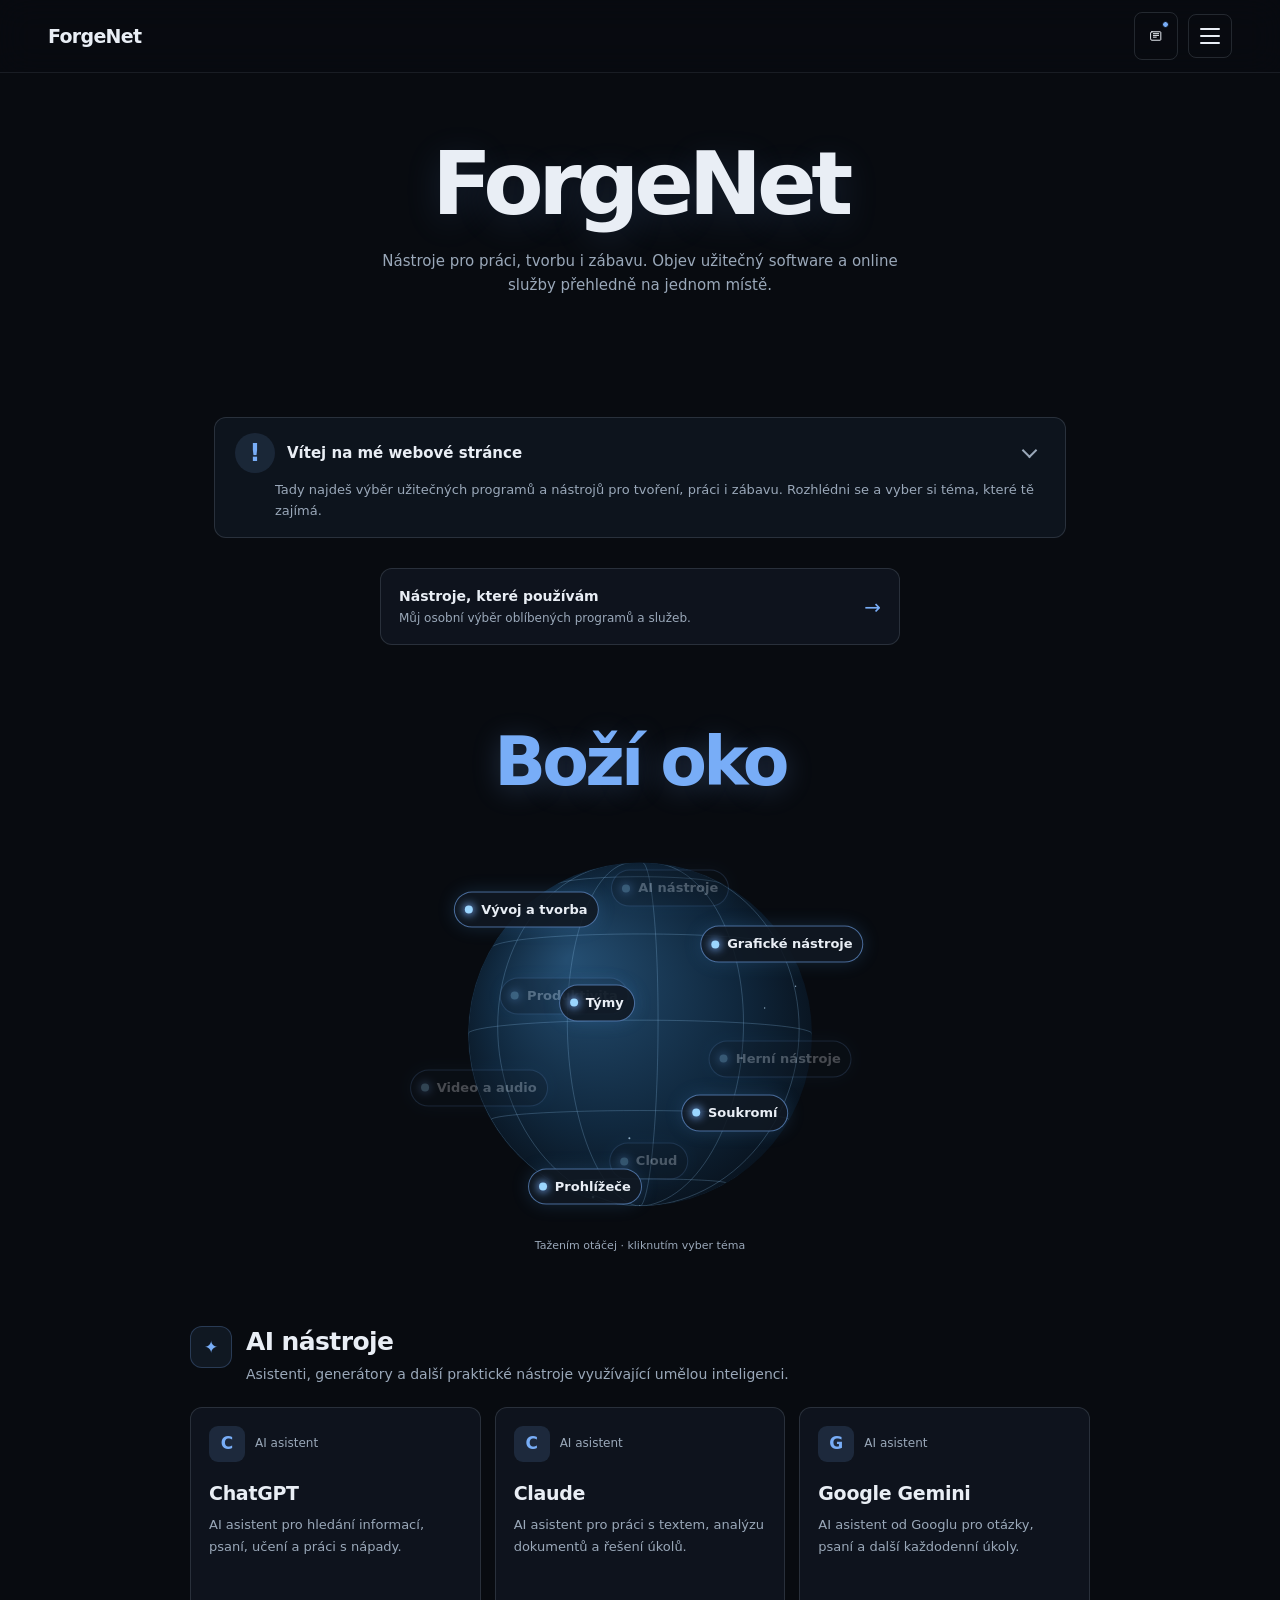
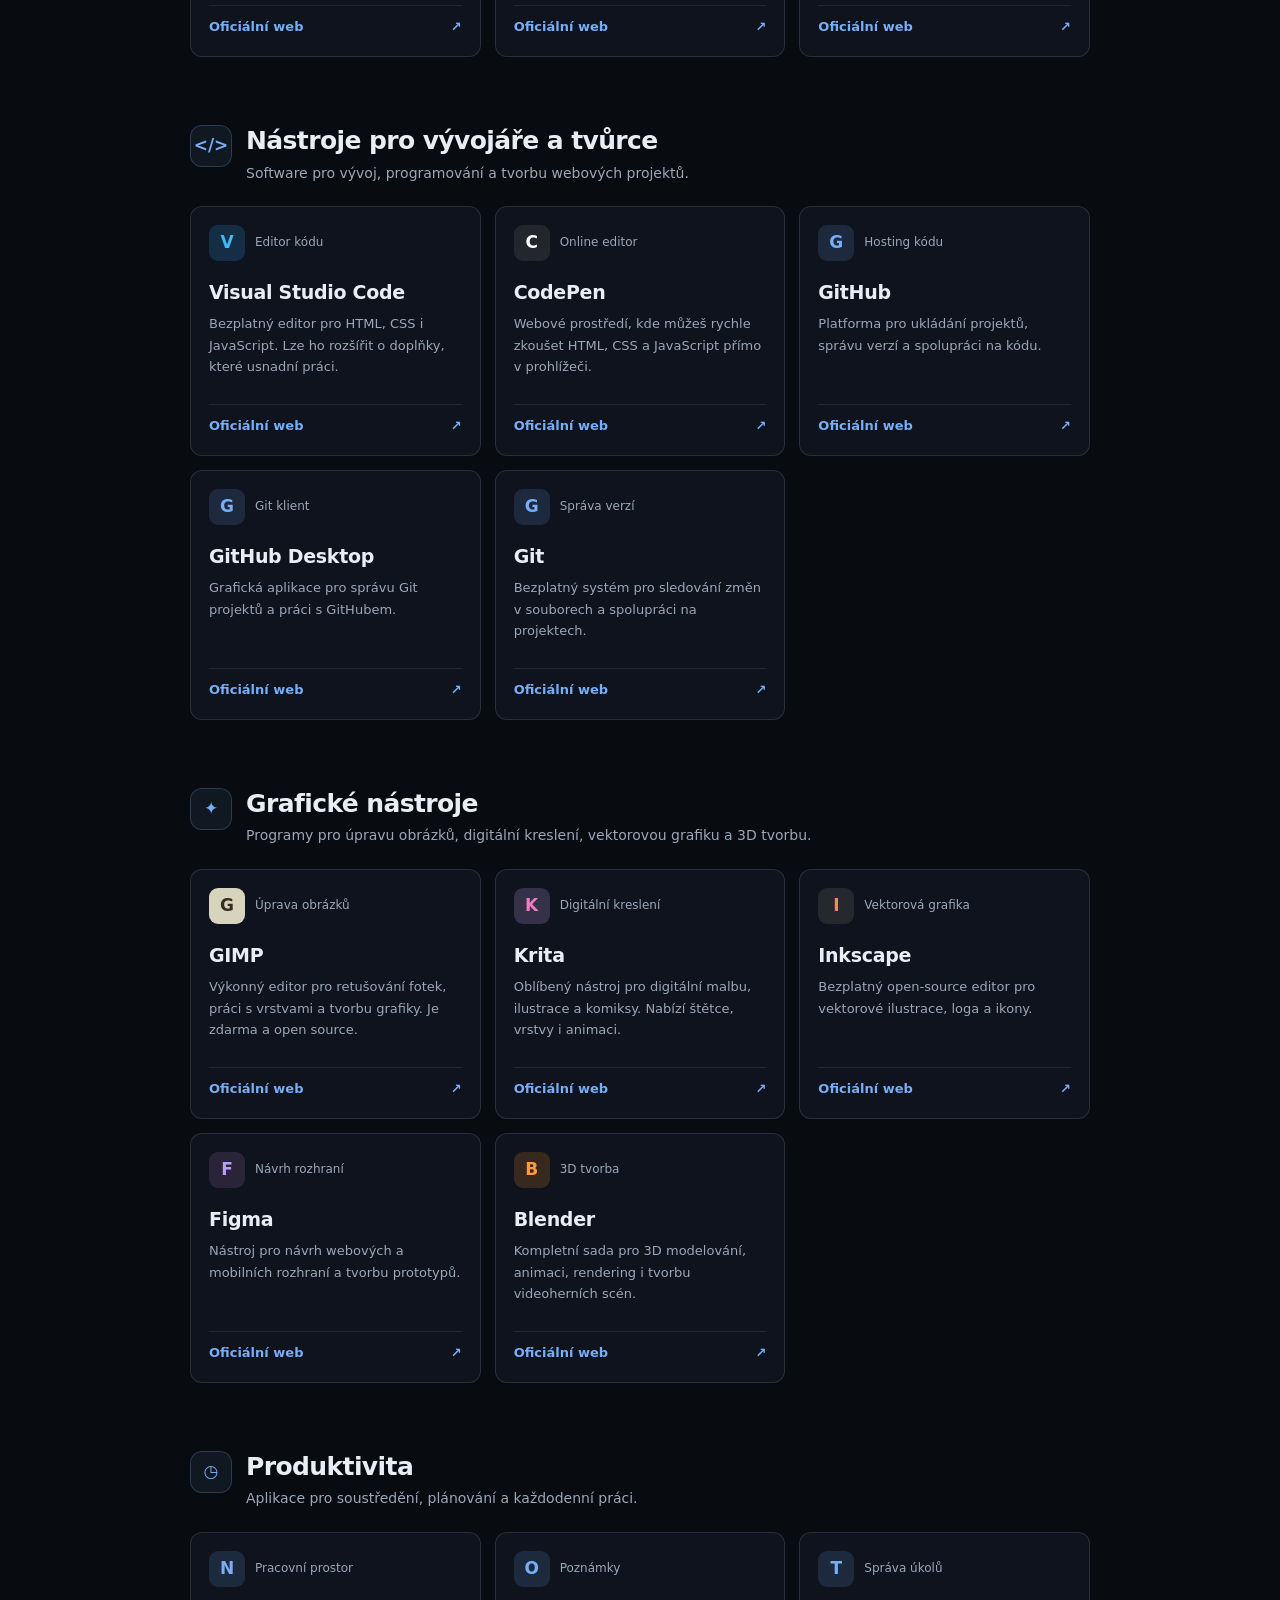
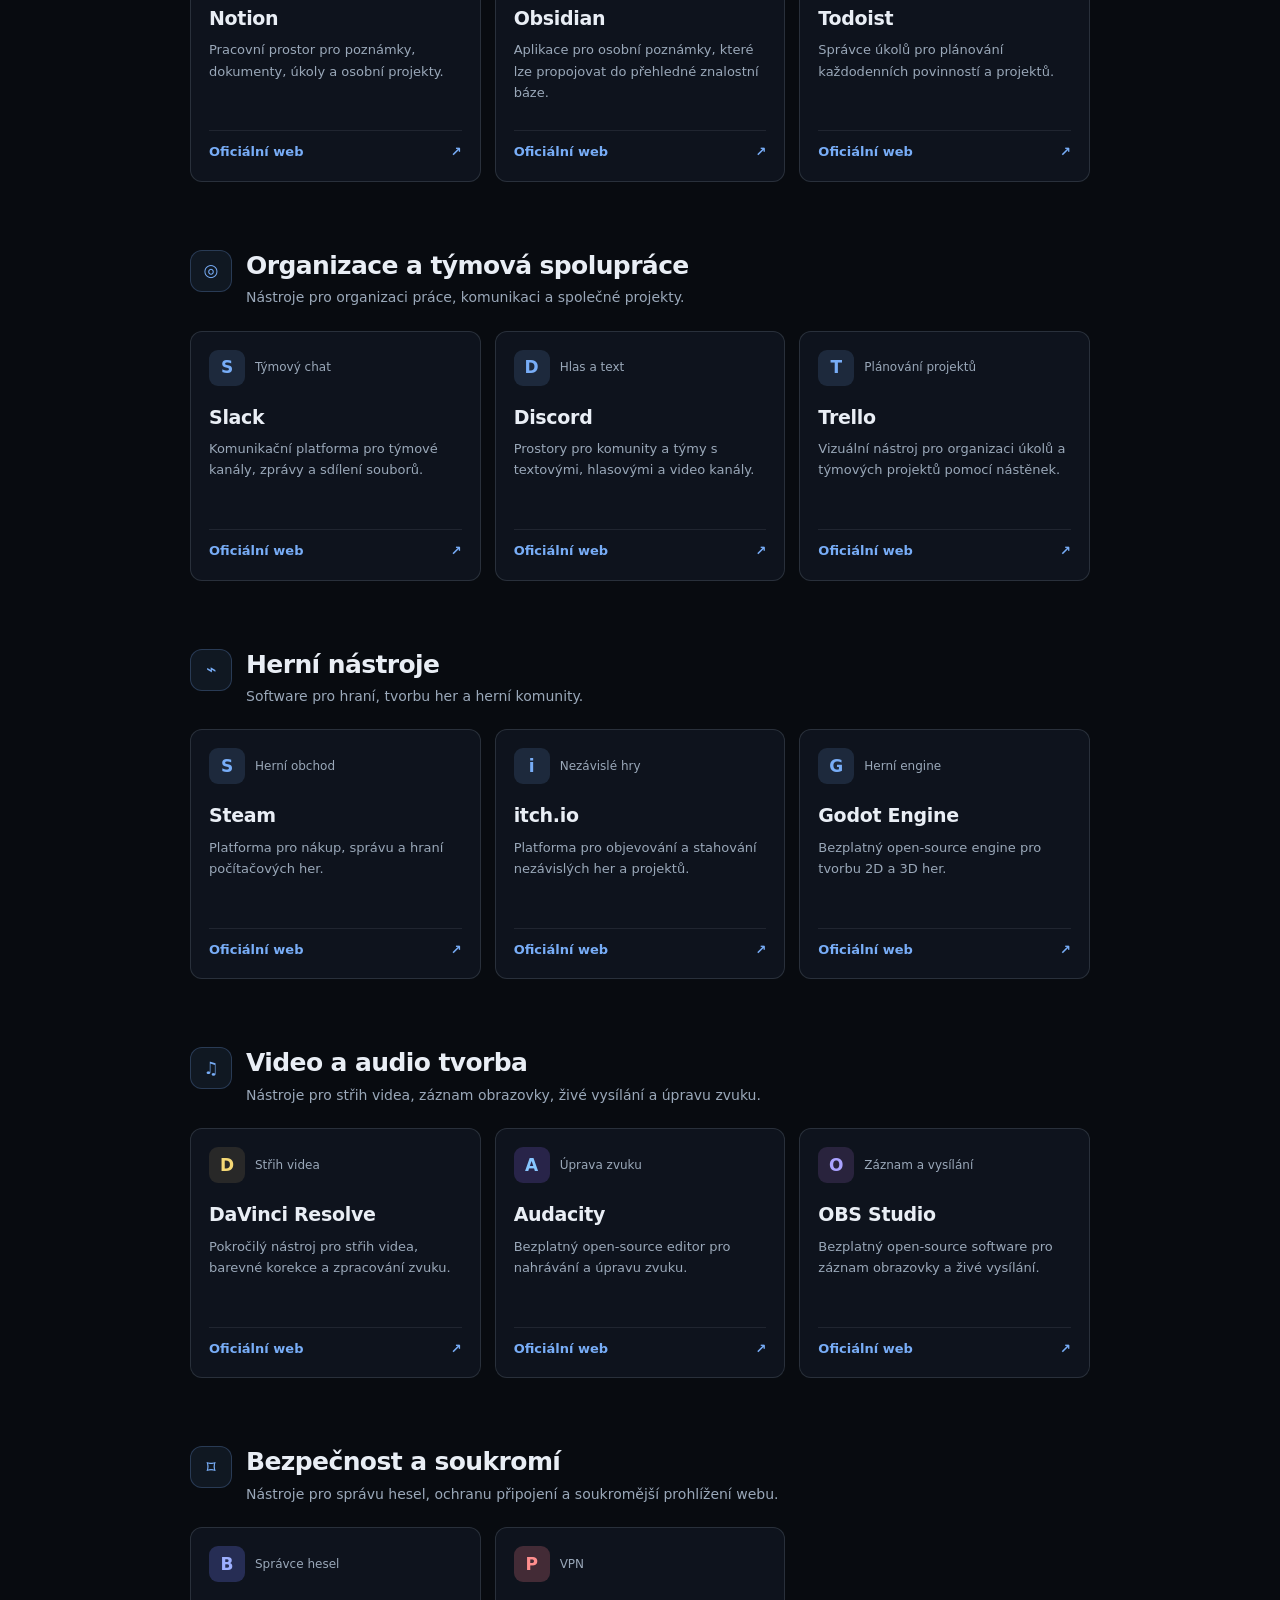
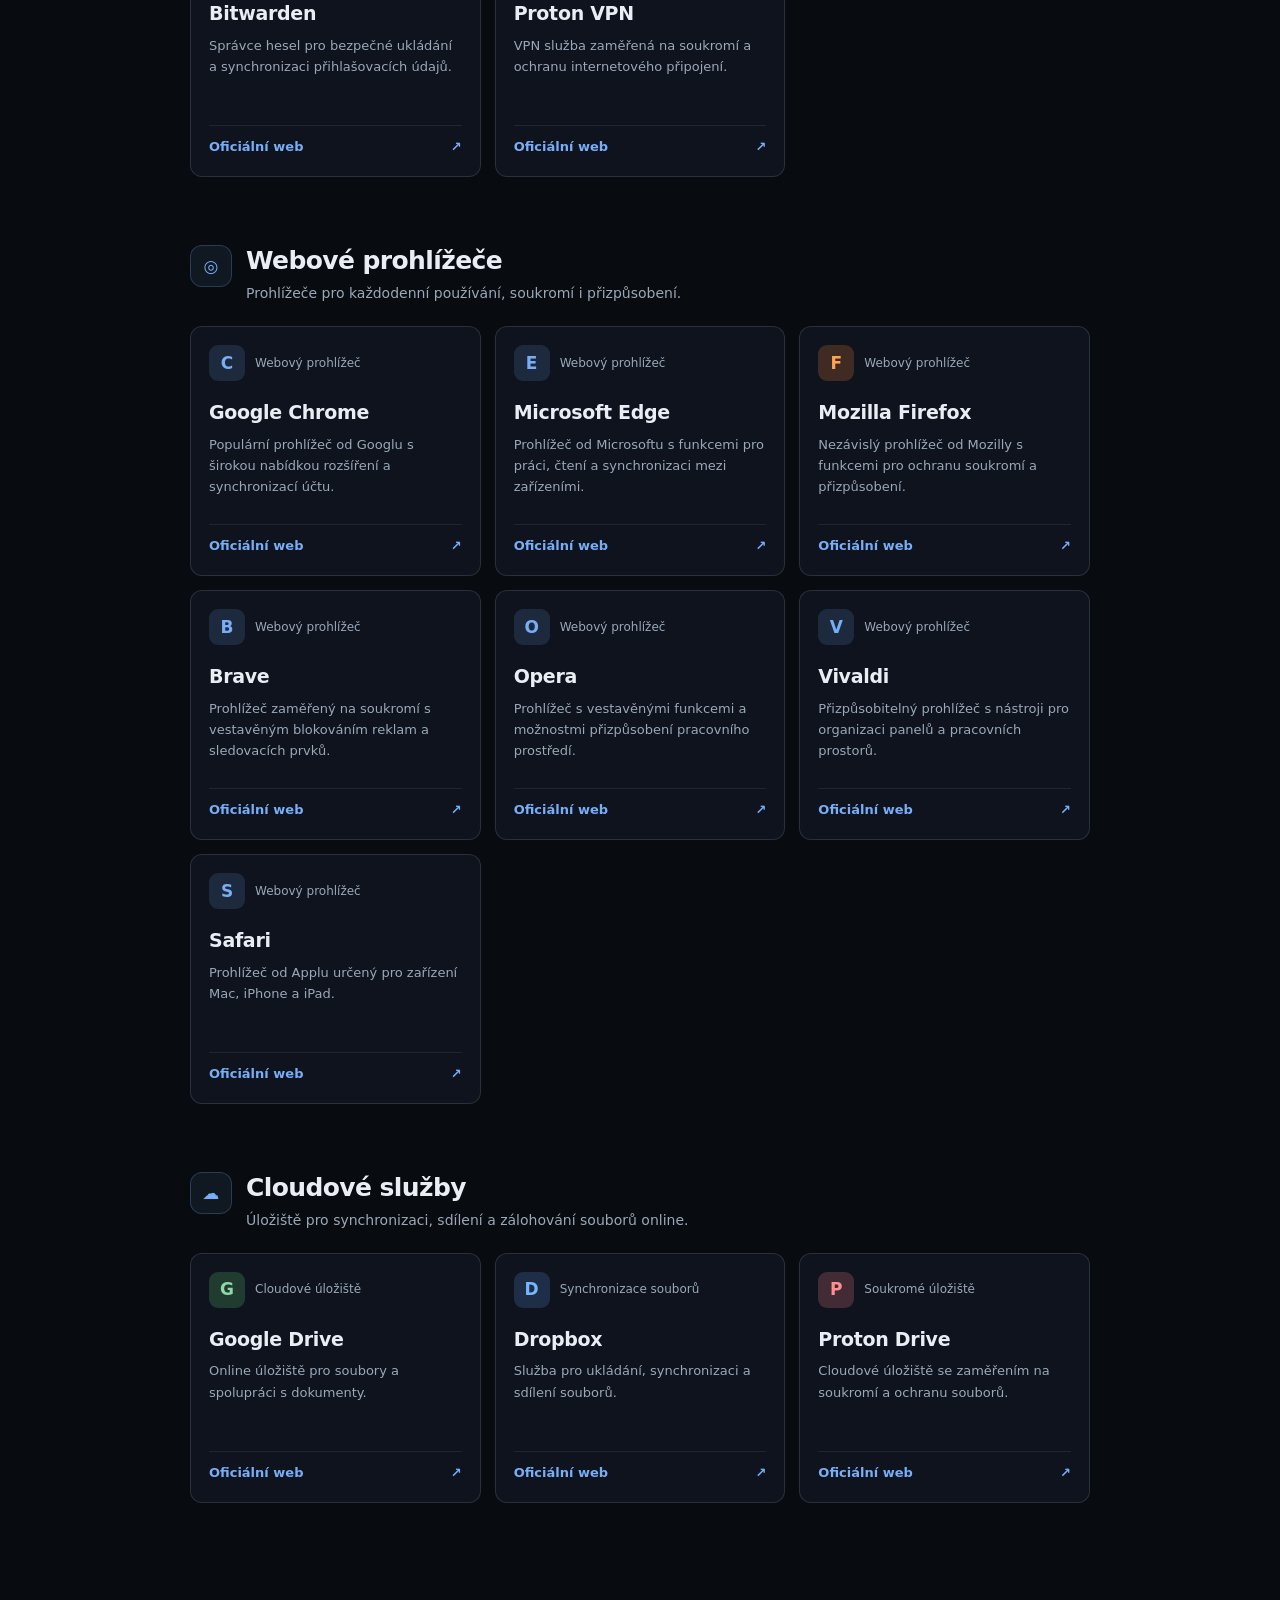
==== commit 6c085e89: "Update links in ForgeNet, index, and my-tools pages for consistency" ====
--- a/ForgeNet.html
+++ b/ForgeNet.html
@@ -17,7 +17,7 @@
 <body>
   <header class="topbar">
     <div class="container topbar-inner">
-      <a class="brand" href="#domu" aria-label="ForgeNet — úvodní stránka" data-i18n-aria-label="brandLabel">ForgeNet</a>
+      <a class="brand" href="ForgeNet.html" aria-label="ForgeNet — úvodní stránka" data-i18n-aria-label="brandLabel">ForgeNet</a>
       <div class="topbar-actions">
         <details class="news-feed news-feed-toolbar" id="novinky">
           <summary aria-label="Novinky: Bezplatný software od ArtCraft a jedna další novinka" data-i18n-aria-label="newsSummary">
